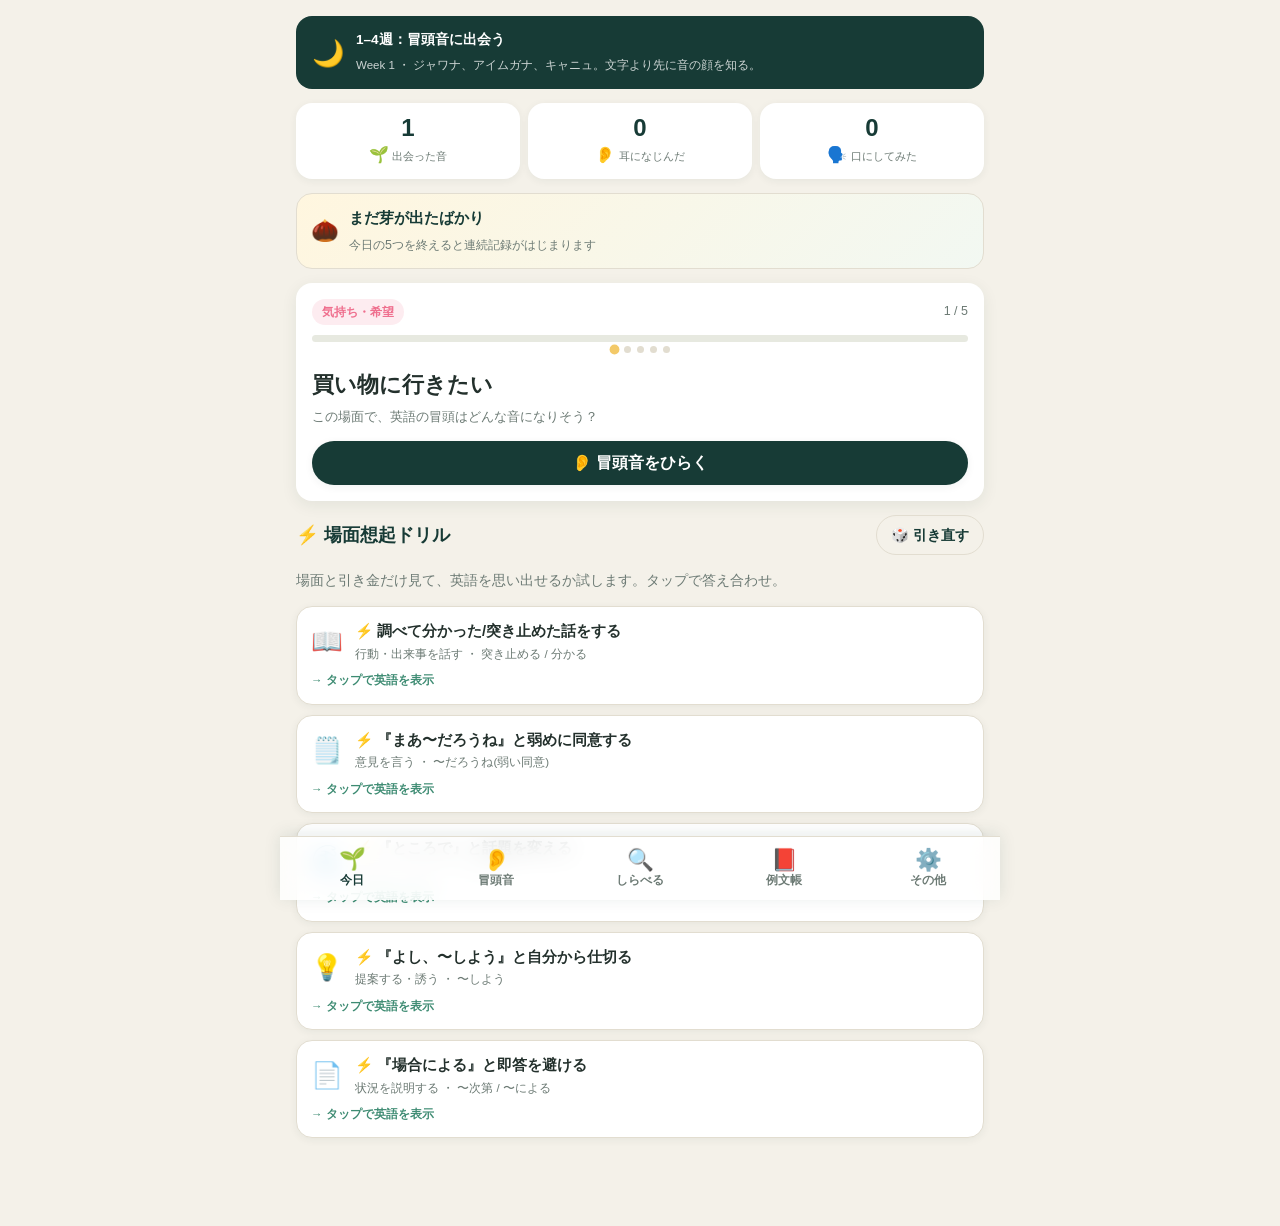
==== index.html @ 0bf03b21 "英語学習PWA 初回デプロイ" ====
<!doctype html>
<html lang="ja">
  <head>
    <meta charset="UTF-8" />
    <meta name="viewport" content="width=device-width, initial-scale=1.0, viewport-fit=cover" />
    <meta name="theme-color" content="#173b36" />
    <title>英語の耳と口をひらく</title>
    <script type="module" crossorigin src="./assets/index-y65ifvr1.js"></script>
    <link rel="modulepreload" crossorigin href="./assets/appdata-Dp0gdSsS.js">
    <link rel="stylesheet" crossorigin href="./assets/index-DAj-XzOb.css">
  <link rel="manifest" href="./manifest.webmanifest"><script id="vite-plugin-pwa:register-sw" src="./registerSW.js"></script></head>
  <body>
    <div id="root"></div>
  </body>
</html>
---- assets/index-DAj-XzOb.css ----
.today-road{display:flex;gap:12px;align-items:center;background:var(--deep);color:#fff;border-radius:var(--radius);padding:13px 16px;margin-bottom:var(--gap)}.today-road .moon{font-size:26px;line-height:1}.today-road b{display:block;font-size:.85rem}.today-road span{font-size:.72rem;opacity:.78}.garden{display:grid;grid-template-columns:repeat(3,1fr);gap:8px;margin-bottom:10px}.garden-cell{background:var(--card);border-radius:var(--radius);box-shadow:var(--shadow-sm);padding:12px 8px;text-align:center}.garden-cell b{display:block;font-size:1.5rem;color:var(--deep);line-height:1.1}.garden-cell span{font-size:.68rem;color:var(--muted)}.garden-cell .cell-ico{font-size:1rem}.streak-bar{display:flex;align-items:center;gap:10px;background:linear-gradient(135deg,#fff6df,#f2f8f2);border:1px solid var(--line);border-radius:var(--radius);padding:11px 14px;margin-bottom:var(--gap)}.streak-bar .fire{font-size:1.4rem}.streak-bar b{color:var(--deep);font-size:.95rem}.streak-bar span{color:var(--muted);font-size:.78rem}.today-card .topline{display:flex;justify-content:space-between;align-items:center;gap:10px}.scene-tag{font-size:.72rem;font-weight:800;padding:4px 10px;border-radius:var(--radius-pill)}.step-count{font-size:.78rem;color:var(--muted)}.progress{height:7px;background:#e7e9e0;border-radius:var(--radius-pill);overflow:hidden;margin:10px 0 4px}.progress i{display:block;height:100%;background:linear-gradient(90deg,var(--green),var(--sun));border-radius:var(--radius-pill);transition:width .3s ease}.step-dots{display:flex;gap:6px;justify-content:center;margin:4px 0 2px}.step-dots i{width:7px;height:7px;border-radius:50%;background:var(--line);transition:background .2s ease,transform .2s ease}.step-dots i.done{background:var(--green)}.step-dots i.now{background:var(--sun);transform:scale(1.4)}.today-trigger{font-size:1.35rem;font-weight:800;line-height:1.45;margin:16px 0 6px;color:var(--ink)}.today-whisper{font-size:.82rem;color:var(--muted)}.today-buttons{display:flex;gap:8px;flex-wrap:wrap;margin-top:14px}.today-buttons .btn.full{width:100%}.btn.sm{min-height:40px;padding:8px 14px;font-size:.9rem}.btn.line{background:#fff;color:var(--ink);border:1.5px solid var(--line);box-shadow:none}.btn.deep{background:var(--deep);color:#fff}.opening{margin-top:16px;padding:15px;border-radius:var(--radius);background:linear-gradient(135deg,#e5f4ed,#f8f2d9);border:1px solid #d7e7dc;animation:reveal .25s ease}.sound-label{font-size:.68rem;font-weight:800;color:var(--green);letter-spacing:.08em}.heard{font-size:1.6rem;font-weight:900;margin:2px 0;color:var(--ink)}.spoken-open{font-size:1.05rem;font-weight:800;color:var(--deep)}.orth{font-size:.75rem;color:var(--muted);margin-top:3px}.full-answer{margin-top:16px;animation:reveal .25s ease}.join{display:flex;gap:8px;align-items:stretch;margin:6px 0 10px}.chunk{flex:1;border-radius:var(--radius-sm);padding:12px;background:#f3f6f2;border:1px solid var(--line)}.chunk small{display:block;color:var(--muted);font-size:.62rem;font-weight:800;margin-bottom:3px}.chunk b{font-size:1rem}.plus{align-self:center;font-weight:900;color:var(--green)}.answer{font-size:1.3rem;font-weight:900;line-height:1.4;margin:8px 0;color:var(--ink)}.spoken{font-size:1rem;color:var(--green);font-weight:800}.heard-full{font-size:.8rem;color:var(--muted);margin-top:4px}.reaction{display:grid;grid-template-columns:1fr 1fr;gap:8px;margin-top:14px}.reaction .btn{font-size:.85rem}.reaction .btn.on{background:var(--green);color:#fff;border-color:var(--green)}.editbox{margin-top:12px;padding-top:12px;border-top:1px dashed var(--line);animation:reveal .2s ease}.editbox label{display:block;font-size:.75rem;color:var(--muted);font-weight:700;margin:8px 0 4px}.editbox textarea{min-height:70px;resize:vertical}.done{text-align:center;padding:22px 8px}.done .emoji{font-size:46px}.done h2{margin:6px 0}.drill-list{display:grid;gap:10px}.recall-card{border:1px solid var(--line);border-radius:var(--radius);background:var(--card);box-shadow:var(--shadow-sm);padding:14px;cursor:pointer;text-align:left;width:100%}.recall-front{display:flex;align-items:center;gap:12px}.recall-front .scene-ico{font-size:1.6rem;flex:0 0 auto;line-height:1}.recall-q{font-size:.92rem;font-weight:800;line-height:1.4;color:var(--ink)}.recall-hint{font-size:.72rem;color:var(--muted);margin-top:3px}.recall-tap{font-size:.72rem;color:var(--green);margin-top:8px;font-weight:700}.recall-card.open .recall-tap{display:none}.recall-ans{margin-top:10px;border-top:1px dashed var(--line);padding-top:10px}.recall-en{font-size:1.05rem;font-weight:800;color:var(--deep)}.recall-en .sound{font-size:.72rem;font-weight:700;color:var(--green);margin-left:8px}.recall-core{font-size:.82rem;color:var(--muted);margin-top:4px}.recall-skeleton{font-size:.78rem;color:var(--muted);margin-top:6px;font-style:italic}@keyframes reveal{0%{opacity:.2;transform:translateY(4px)}}@media (max-width: 420px){.today-trigger{font-size:1.2rem}.heard{font-size:1.4rem}.join{flex-direction:column}.plus{text-align:center}.reaction{grid-template-columns:1fr}}.sounds-switch{display:flex;margin-bottom:var(--gap)}.sounds-switch .segmented{display:flex;width:100%}.sounds-switch .segmented button{flex:1}.filter-scroll{display:flex;gap:6px;overflow-x:auto;padding:3px 0 8px;scrollbar-width:none;-webkit-overflow-scrolling:touch}.filter-scroll::-webkit-scrollbar{display:none}.filter-scroll .chip{white-space:nowrap;flex:0 0 auto}details.pattern{background:var(--card);border:1px solid var(--line);border-radius:var(--radius);margin:9px 0;overflow:hidden;box-shadow:var(--shadow-sm)}details.pattern>summary{list-style:none;padding:14px;cursor:pointer}details.pattern>summary::-webkit-details-marker{display:none}.pat-row{display:flex;gap:12px;align-items:center}.pat-heard{min-width:88px;font-size:1rem;font-weight:900;color:var(--green)}.pat-text{font-size:.85rem;font-weight:800;color:var(--ink)}.pat-text small{display:block;color:var(--muted);font-weight:600}.pat-body{border-top:1px solid var(--line);padding:13px 14px;background:#fafbf7}.pat-body .pat-example{font-size:.95rem;font-weight:800;color:var(--deep)}.pat-body .pat-example-heard{font-size:.78rem;color:var(--muted);margin-top:2px}.pat-btns{display:flex;gap:8px;flex-wrap:wrap;margin:10px 0}.matrix{display:grid;grid-template-columns:repeat(auto-fit,minmax(90px,1fr));gap:7px;margin-top:8px}.matrix div{border:1px solid var(--line);border-radius:var(--radius-sm);padding:8px;background:#fff}.matrix small{display:block;color:var(--muted);font-size:.62rem}.matrix b{font-size:.78rem}.chain-intro{background:linear-gradient(135deg,var(--deep),#285f55);color:#fff}.chain-intro b{font-size:1rem}.chain-intro p{font-size:.8rem;opacity:.82;margin:5px 0 0}.chain-rule{display:grid;grid-template-columns:repeat(3,1fr);gap:7px;margin-top:13px}.chain-rule div{padding:9px 7px;border:1px solid rgba(255,255,255,.18);border-radius:var(--radius-sm);text-align:center}.chain-rule b{display:block;font-size:1.05rem}.chain-rule span{font-size:.62rem;opacity:.74}.chain-progress{display:flex;align-items:center;gap:10px;margin:4px 0 12px}.chain-progress .bar{flex:1;height:8px;background:#e7e9e0;border-radius:var(--radius-pill);overflow:hidden}.chain-progress .bar i{display:block;height:100%;background:linear-gradient(90deg,var(--green),var(--sun));border-radius:var(--radius-pill);transition:width .3s ease}.chain-progress .count{font-size:.8rem;color:var(--muted);font-weight:700;white-space:nowrap}.first-wave{display:grid;gap:8px}.first-group{border:1px solid var(--line);background:var(--card);border-radius:var(--radius);padding:12px;box-shadow:var(--shadow-sm)}.first-head{display:flex;align-items:baseline;justify-content:space-between;gap:8px;margin-bottom:7px}.first-head b{font-size:.95rem;color:var(--deep)}.first-head span{font-size:.66rem;color:var(--muted)}.chain-tail{display:grid;grid-template-columns:25px 1fr 40px;gap:7px;align-items:center;margin-top:6px}.chain-rank{width:25px;height:25px;border-radius:50%;display:grid;place-items:center;background:#edf1eb;color:var(--green);font-size:.68rem;font-weight:900}.chain-say{border:1px solid var(--line);background:#fff;text-align:left;border-radius:var(--radius-sm);padding:8px 10px;min-width:0}.chain-say b{display:block;font-size:.82rem;white-space:nowrap;overflow:hidden;text-overflow:ellipsis;color:var(--ink)}.chain-say small{display:block;color:var(--muted);font-size:.66rem}.chain-check{width:40px;height:40px;border:1px solid var(--line);border-radius:var(--radius-sm);background:#fff;color:var(--muted);font-weight:900;font-size:1rem}.chain-tail.done .chain-say{background:#eef7f1;border-color:#bcdacb}.chain-tail.done .chain-check{background:var(--green);border-color:var(--green);color:#fff}details.chain-card{background:var(--card);border:1px solid var(--line);border-radius:var(--radius);margin:10px 0;overflow:hidden;box-shadow:var(--shadow-sm)}details.chain-card>summary{list-style:none;padding:14px;cursor:pointer}details.chain-card>summary::-webkit-details-marker{display:none}.chain-summary{display:grid;grid-template-columns:62px 1fr auto;gap:10px;align-items:center}.chain-heard{font-size:.92rem;font-weight:900;color:var(--green)}.chain-name{font-size:.92rem;font-weight:900;color:var(--ink)}.chain-name small{display:block;font-size:.66rem;color:var(--muted);font-weight:600}.level-badge{font-size:.62rem;font-weight:900;border-radius:var(--radius-pill);padding:4px 8px;background:#edf1eb;color:var(--muted)}.level-badge.core{background:#fff0c8;color:#735512}.chain-body{border-top:1px solid var(--line);background:#fafbf7;padding:12px}.chain-subject{background:#fff;border:1px solid var(--line);border-radius:var(--radius-sm);padding:10px;margin:8px 0}.chain-subject.starter{border-color:#e5bd54;box-shadow:inset 4px 0 #e5bd54}.subject-head{display:flex;align-items:center;gap:8px;margin-bottom:5px}.subject-head b{font-size:.85rem;color:var(--ink)}.subject-head span{font-size:.66rem;color:var(--muted)}.subject-head em{margin-left:auto;font-style:normal;font-size:.6rem;font-weight:900;color:#735512;background:#fff0c8;border-radius:var(--radius-pill);padding:3px 7px}.sounds-empty{text-align:center;padding:20px 8px;color:var(--muted);font-size:.85rem}.sounds-note{font-size:.72rem;color:var(--muted);margin:8px 2px}.explore-screen h1{margin-bottom:4px}.explore-segmented-scroll{overflow-x:auto;-webkit-overflow-scrolling:touch;padding-bottom:4px}.explore-segmented-scroll .segmented{display:inline-flex;width:max-content}.matrix-scroll{overflow-x:auto;-webkit-overflow-scrolling:touch;border:1px solid var(--line);border-radius:var(--radius-sm);background:var(--card)}.matrix-table{border-collapse:separate;border-spacing:0;width:100%;min-width:620px}.matrix-table th,.matrix-table td{padding:8px 6px;text-align:center;border-bottom:1px solid var(--line);font-size:.82rem}.matrix-table thead th{position:sticky;top:0;background:var(--deep);color:#fff;z-index:2;font-weight:600}.matrix-anchor-head{position:sticky;left:0;z-index:3;text-align:left!important;min-width:180px}.matrix-anchor{position:sticky;left:0;background:var(--card);z-index:1;text-align:left!important;min-width:180px;border-right:1px solid var(--line)}.matrix-en{font-weight:800;font-size:.95rem;color:var(--deep)}.matrix-tag{font-size:.62rem;font-weight:700;padding:1px 6px;border-radius:10px;margin-left:6px;background:var(--chip);color:var(--green);vertical-align:1px}.matrix-src{font-size:.6rem;color:var(--muted);border:1px solid var(--line);border-radius:8px;padding:0 4px;margin-left:4px;vertical-align:1px}.matrix-ja{font-size:.75rem;color:var(--muted)}.matrix-core{font-size:.75rem;color:var(--green);margin-top:2px}.matrix-cell{font-weight:800;cursor:pointer}.matrix-cell small{display:block;font-size:.6rem;font-weight:700;color:var(--muted)}.matrix-cell.mc-o{color:var(--green)}.matrix-cell.mc-d{color:var(--sun)}.matrix-cell.mc-x{color:var(--muted)}.matrix-cell.mc-top{box-shadow:inset 0 0 0 2px var(--green);border-radius:6px}.matrix-cell:active{background:var(--chip)}.matrix-modal-label{font-size:.7rem;font-weight:800;color:var(--muted);letter-spacing:.06em;margin-bottom:3px}.matrix-modal-ex{font-size:1.05rem;font-weight:700;color:var(--deep)}.matrix-warn{font-size:.85rem;color:#8a6420;background:#f3c9682e;border-radius:8px;padding:8px 10px}.note-banner{font-size:.85rem;color:var(--muted);background:var(--chip);border-left:3px solid var(--green);border-radius:6px;padding:10px 12px}.chunk-row{display:flex;gap:10px;align-items:flex-start;padding:8px 0;border-bottom:1px solid var(--line)}.chunk-row:last-child{border-bottom:none}.chunk-rank{flex:0 0 auto;font-weight:800;color:var(--muted);font-size:.85rem;min-width:28px}.chunk-body{flex:1;min-width:0}.chunk-text{font-weight:700;color:var(--deep)}.table-scroll{overflow-x:auto;-webkit-overflow-scrolling:touch}.plain-table{border-collapse:collapse;width:100%;min-width:520px;font-size:.82rem}.plain-table th,.plain-table td{border:1px solid var(--line);padding:7px 9px;text-align:left}.plain-table th{background:var(--deep);color:#fff;font-weight:600}.reduction-form{font-weight:700;color:var(--green)}.frame-card{display:flex;flex-direction:column;gap:6px}.frame-anchor{font-size:1.05rem;font-weight:800;color:var(--deep)}.frame-trigger{font-size:.85rem;font-weight:700;color:#8a6420;background:#f3c96824;border-left:3px solid var(--sun);border-radius:0 8px 8px 0;padding:5px 8px}.frame-core{font-weight:700;color:var(--green)}.frame-ready{font-size:.9rem;color:var(--ink)}.frame-slot{background:var(--chip);border-radius:var(--radius-sm);padding:8px 10px}.frame-slot-row{display:flex;align-items:center;gap:8px;margin:4px 0;font-size:.82rem}.frame-slot-k{min-width:54px;font-weight:600}.frame-slot-track{flex:1;height:8px;background:#fff;border-radius:4px;overflow:hidden;display:inline-block}.frame-slot-fill{display:block;height:100%;background:var(--green)}.frame-slot-v{min-width:32px;text-align:right;color:var(--muted);font-size:.75rem}.band-progress-row{display:flex;align-items:center;gap:10px}.band-progress-label{min-width:60px;font-size:.82rem;font-weight:700;color:var(--deep)}.band-progress-track{flex:1;height:10px;background:var(--chip);border-radius:5px;overflow:hidden;display:inline-block}.band-progress-fill{display:block;height:100%;background:var(--sun)}.band-progress-count{min-width:50px;text-align:right;font-size:.78rem}.phrase-card{display:flex;flex-direction:column;gap:6px}.phrase-text{font-weight:700;color:var(--deep);font-size:1.02rem}.pb-lead{color:var(--muted);font-size:.9rem;margin:0 0 var(--gap)}.pb-draft-add{display:flex;gap:8px;align-items:center}.pb-draft-list{margin-top:10px;display:flex;flex-direction:column;gap:8px}.pb-draft-item{display:flex;align-items:center;gap:8px;background:var(--chip);border-radius:var(--radius-sm);padding:8px 10px 8px 14px}.pb-draft-text{flex:1;font-size:.95rem;word-break:break-word}.pb-draft-actions{display:flex;gap:6px;flex-shrink:0}.pb-steps{display:flex;flex-direction:column;gap:var(--gap)}.pb-step{display:flex;gap:12px}.pb-step-num{flex-shrink:0;width:30px;height:30px;border-radius:50%;background:var(--green);color:#fff;display:flex;align-items:center;justify-content:center;font-weight:700;font-size:.95rem}.pb-step-body{flex:1;min-width:0}.pb-step-title{font-weight:700;color:var(--deep);margin-bottom:6px}.pb-step-hint{color:var(--muted);font-size:.85rem;margin:6px 0 0}.pb-candidates{display:flex;flex-direction:column;gap:8px;margin-top:8px}.pb-candidate{display:block;border:1.5px solid var(--line);border-radius:var(--radius-sm);padding:10px 12px;cursor:pointer;transition:border-color .15s ease,background .15s ease}.pb-candidate.on{border-color:var(--green);background:var(--chip)}.pb-candidate-head{display:flex;align-items:center;gap:8px}.pb-candidate-en{flex:1;font-weight:600;color:var(--ink)}.pb-candidate-freq{font-size:.8rem;color:var(--green);font-weight:700;white-space:nowrap}.pb-candidate-meta{margin-top:4px;color:var(--muted);font-size:.82rem}.pb-candidate-best{display:inline-block;margin-top:4px;color:var(--sun);font-weight:700;font-size:.78rem}.pb-toolbar{display:flex;flex-direction:column;gap:10px;margin-bottom:10px}.pb-summary{color:var(--muted);font-size:.85rem;margin:0 0 10px}.pb-list{display:flex;flex-direction:column;gap:10px}.pb-item-ja{font-size:.92rem;color:var(--muted)}.pb-item-en{font-size:1.05rem;font-weight:700;color:var(--deep);margin:2px 0 6px}.pb-item-meta{display:flex;flex-wrap:wrap;gap:6px 10px;color:var(--muted);font-size:.8rem;margin-bottom:8px}.pb-item-meta span{background:var(--chip);border-radius:var(--radius-pill);padding:3px 10px}.pb-review-label{display:flex;align-items:center;gap:8px;font-size:.88rem;margin-bottom:8px}.pb-alt-details{margin-top:10px;font-size:.85rem}.pb-alt-details summary{cursor:pointer;color:var(--green);font-weight:600}.pb-alt-row{display:flex;flex-wrap:wrap;align-items:center;gap:8px;padding:8px 0;border-top:1px solid var(--line)}.pb-alt-row:first-of-type{border-top:none}.pb-alt-en{flex:1;min-width:140px;font-weight:600}.btn.full{width:100%;display:block;text-align:center}.btn.full.row-full{display:flex}.more-tab details>summary{outline:none}.more-tab details>summary::-webkit-details-marker{display:none}.more-tab details[open] .acc-caret{transform:rotate(180deg)}.acc-caret{transition:transform .15s ease;display:inline-block}.more-tab .fld{font-size:.92rem;color:var(--deep)}:root{--bg: #f4f1e9;--deep: #173b36;--green: #3d8b72;--sun: #f3c968;--card: #ffffff;--ink: #23302c;--muted: #6c7a74;--line: #e2ddd0;--danger: #c0554a;--chip: #eef3ef;--radius: 16px;--radius-sm: 10px;--radius-pill: 999px;--shadow: 0 4px 16px rgba(23, 59, 54, .08);--shadow-sm: 0 2px 8px rgba(23, 59, 54, .06);--shadow-nav: 0 -2px 16px rgba(23, 59, 54, .1);--gap: 14px;--pad: 16px;--maxw: 720px;--nav-h: 64px;--tap: 44px;--font: -apple-system, BlinkMacSystemFont, "Hiragino Sans", "Noto Sans JP", "Segoe UI", Roboto, sans-serif}*{box-sizing:border-box}html,body{margin:0;padding:0}body{background:var(--bg);color:var(--ink);font-family:var(--font);font-size:16px;line-height:1.6;-webkit-font-smoothing:antialiased;text-rendering:optimizeLegibility}#root{min-height:100vh}.app-shell{max-width:var(--maxw);margin:0 auto;min-height:100vh;display:flex;flex-direction:column;background:var(--bg)}.app-main{flex:1;padding:var(--pad);padding-bottom:calc(var(--nav-h) + env(safe-area-inset-bottom) + 24px)}h1,h2,h3{color:var(--deep);margin:0 0 8px;line-height:1.35}.section-title{font-size:1.15rem;margin:4px 0 12px}.section-note{color:var(--muted);font-size:.9rem;margin:0 0 12px}a{color:var(--green)}button{font-family:inherit;cursor:pointer}.btn{min-height:var(--tap);padding:10px 18px;border:none;border-radius:var(--radius-pill);background:var(--green);color:#fff;font-size:1rem;font-weight:600;box-shadow:var(--shadow-sm);transition:transform .08s ease,opacity .15s ease}.btn:active{transform:scale(.97)}.btn.ghost{background:transparent;color:var(--deep);border:1.5px solid var(--line);box-shadow:none}.btn.sun{background:var(--sun);color:var(--deep)}.btn.danger{background:var(--danger)}.btn:disabled{opacity:.5;cursor:default}.bottom-nav{position:fixed;left:50%;transform:translate(-50%);bottom:0;width:100%;max-width:var(--maxw);height:calc(var(--nav-h) + env(safe-area-inset-bottom));padding-bottom:env(safe-area-inset-bottom);display:flex;background:#ffffffd1;backdrop-filter:saturate(1.4) blur(12px);-webkit-backdrop-filter:saturate(1.4) blur(12px);border-top:1px solid var(--line);box-shadow:var(--shadow-nav);z-index:50}.bottom-nav button{flex:1;border:none;background:none;color:var(--muted);font-size:.72rem;font-weight:600;display:flex;flex-direction:column;align-items:center;justify-content:center;gap:3px;min-height:var(--tap);padding:6px 2px;transition:color .15s ease}.bottom-nav button .nav-ico{font-size:1.35rem;line-height:1}.bottom-nav button.on{color:var(--deep)}.bottom-nav button.on .nav-ico{transform:translateY(-1px)}.card{background:var(--card);border-radius:var(--radius);box-shadow:var(--shadow);padding:var(--pad);margin-bottom:var(--gap)}.chip{display:inline-flex;align-items:center;gap:4px;min-height:34px;padding:6px 14px;border-radius:var(--radius-pill);background:var(--chip);color:var(--deep);font-size:.85rem;border:1px solid transparent;text-decoration:none}.chip.on{background:var(--green);color:#fff}.chip-row{display:flex;flex-wrap:wrap;gap:8px}.input,input.input,textarea.input{width:100%;min-height:var(--tap);padding:10px 14px;border:1.5px solid var(--line);border-radius:var(--radius-sm);background:#fff;font-family:inherit;font-size:1rem;color:var(--ink)}.input:focus{outline:none;border-color:var(--green)}.segmented{display:inline-flex;background:var(--chip);border-radius:var(--radius-pill);padding:3px;gap:2px}.segmented button{border:none;background:none;color:var(--muted);font-size:.88rem;font-weight:600;padding:7px 16px;min-height:38px;border-radius:var(--radius-pill)}.segmented button.on{background:#fff;color:var(--deep);box-shadow:var(--shadow-sm)}.modal-backdrop{position:fixed;top:0;right:0;bottom:0;left:0;background:#173b366b;z-index:100;display:flex;align-items:flex-end;justify-content:center;animation:fade .18s ease}.modal-sheet{width:100%;max-width:var(--maxw);max-height:88vh;overflow-y:auto;background:var(--bg);border-radius:20px 20px 0 0;padding:20px var(--pad) calc(24px + env(safe-area-inset-bottom));box-shadow:0 -8px 30px #173b3640;animation:slideup .22s cubic-bezier(.2,.8,.2,1)}.modal-grip{width:40px;height:4px;border-radius:2px;background:var(--line);margin:0 auto 14px}.modal-head{display:flex;align-items:center;justify-content:space-between;gap:12px;margin-bottom:12px}.modal-close{border:none;background:var(--chip);color:var(--deep);width:36px;height:36px;border-radius:50%;font-size:1.1rem;line-height:1}@keyframes slideup{0%{transform:translateY(100%)}to{transform:translateY(0)}}@keyframes fade{0%{opacity:0}to{opacity:1}}.toast-wrap{position:fixed;left:50%;bottom:calc(var(--nav-h) + env(safe-area-inset-bottom) + 16px);transform:translate(-50%);z-index:200;display:flex;flex-direction:column;gap:8px;align-items:center;pointer-events:none;width:max-content;max-width:90vw}.toast{background:var(--deep);color:#fff;padding:10px 18px;border-radius:var(--radius-pill);font-size:.9rem;box-shadow:var(--shadow);animation:fade .2s ease}.error-screen{max-width:var(--maxw);margin:0 auto;padding:32px 20px}.error-screen pre{background:#fff;border:1px solid var(--line);border-radius:var(--radius-sm);padding:12px;font-size:.8rem;overflow:auto;max-height:40vh;white-space:pre-wrap;word-break:break-word}.placeholder{text-align:center;padding:48px 16px;color:var(--muted)}.placeholder .ph-ico{font-size:3rem;display:block;margin-bottom:12px}.placeholder h2{color:var(--deep)}.stack>*+*{margin-top:var(--gap)}.row{display:flex;gap:10px;align-items:center}.wrap{flex-wrap:wrap}.muted{color:var(--muted)}.center{text-align:center}
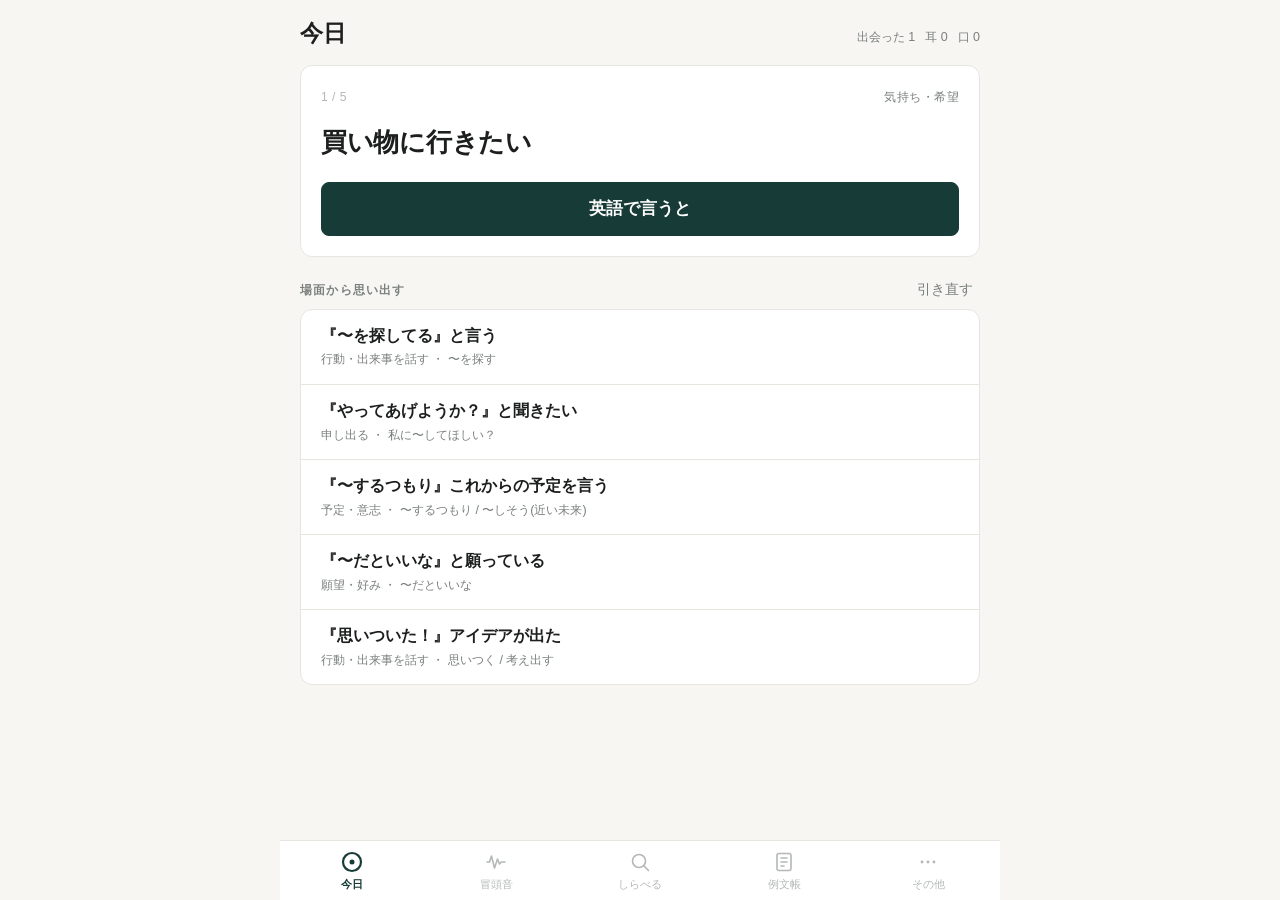
==== commit e480a6d3: "deploy: UI刷新版" ====
--- a/index.html
+++ b/index.html
@@ -5,9 +5,9 @@
     <meta name="viewport" content="width=device-width, initial-scale=1.0, viewport-fit=cover" />
     <meta name="theme-color" content="#173b36" />
     <title>英語の耳と口をひらく</title>
-    <script type="module" crossorigin src="./assets/index-y65ifvr1.js"></script>
-    <link rel="modulepreload" crossorigin href="./assets/appdata-Dp0gdSsS.js">
-    <link rel="stylesheet" crossorigin href="./assets/index-DAj-XzOb.css">
+    <script type="module" crossorigin src="./assets/index-ru0NzRwT.js"></script>
+    <link rel="modulepreload" crossorigin href="./assets/appdata-CuzEL1fI.js">
+    <link rel="stylesheet" crossorigin href="./assets/index-BTmVhBVP.css">
   <link rel="manifest" href="./manifest.webmanifest"><script id="vite-plugin-pwa:register-sw" src="./registerSW.js"></script></head>
   <body>
     <div id="root"></div>
--- a/assets/index-BTmVhBVP.css
+++ b/assets/index-BTmVhBVP.css
@@ -0,0 +1 @@
+.today-head{display:flex;align-items:baseline;justify-content:space-between;gap:12px}.today-meta{display:flex;gap:10px;font-size:.78rem;color:var(--muted);white-space:nowrap}.today-card{background:var(--card);border:1px solid var(--line);border-radius:var(--radius);padding:22px var(--pad) var(--pad)}.today-step{display:flex;justify-content:space-between;font-size:.76rem;color:var(--faint);letter-spacing:.04em;margin-bottom:18px}.today-scene{color:var(--muted)}.today-trigger{font-size:1.6rem;font-weight:700;line-height:1.35;letter-spacing:-.01em;margin:0 0 22px}.today-sub{color:var(--muted);margin:-12px 0 18px}.today-answer>*+*{margin-top:12px}.today-en{font-size:1.75rem;font-weight:600;line-height:1.3;margin:0;color:var(--deep)}.today-opening{font-size:.85rem;color:var(--muted);margin:6px 0 18px}.today-opening b{color:var(--ink);font-weight:600}.today-heard{display:block;color:var(--faint);margin-top:2px}.today-row .btn.text{margin-left:auto}.today-row{display:flex;flex-wrap:wrap;gap:8px;align-items:center}.today-react{display:flex;gap:8px;padding-top:14px;margin-top:18px;border-top:1px solid var(--line)}.today-react .btn{flex:1}.today-edit{border-top:1px solid var(--line);padding-top:14px}.today-edit label{display:block;font-size:.78rem;color:var(--muted);margin:10px 0 4px}.today-edit textarea{min-height:72px;resize:vertical}.today-sechead{display:flex;align-items:baseline;justify-content:space-between}.today-sechead .section-title{margin-bottom:10px}.drill{padding:14px var(--pad);cursor:pointer}.drill-q{font-weight:600;font-size:1rem}.drill-hint{font-size:.78rem;color:var(--muted);margin-top:2px}.drill-a{margin-top:10px;padding-top:10px;border-top:1px dashed var(--line)}.drill-en{font-size:1.15rem;font-weight:600;color:var(--deep)}.drill-anchor{font-size:.85rem;color:var(--muted);margin:2px 0 8px}.drill-a .today-row{margin-top:10px}.sounds-empty{color:var(--muted);padding:24px 0;text-align:center}.pat summary{list-style:none;cursor:pointer;padding:14px var(--pad)}.pat summary::-webkit-details-marker{display:none}.pat[open] summary{background:var(--tint)}.pat-head{display:flex;flex-direction:column;gap:2px}.pat-en{font-size:1.2rem;font-weight:600;color:var(--ink);line-height:1.3}.pat-en small{font-size:.85rem;font-weight:400;color:var(--muted)}.pat-sub{font-size:.78rem;color:var(--muted)}.pat-ref{display:inline-block;margin-left:8px;padding:0 6px;border:1px solid var(--line);border-radius:4px;font-size:.7rem;color:var(--faint)}.pat-body{padding:14px var(--pad) 18px;border-top:1px solid var(--line)}.pat-example{font-size:1.15rem;font-weight:600;color:var(--deep);margin:0 0 12px}.pat-actions{display:flex;gap:8px}.pat-heard{font-size:.78rem;color:var(--faint);margin:12px 0 0}.pat-matrix{display:flex;flex-wrap:wrap;gap:6px;margin-top:10px}.pat-matrix span{font-size:.8rem;color:var(--muted);border:1px solid var(--line);border-radius:4px;padding:2px 8px}.chain-group{padding:12px var(--pad) 6px}.chain-subject{padding-top:10px}.chain-subject+.chain-subject{margin-top:8px;border-top:1px dashed var(--line)}.chain-head{display:flex;align-items:baseline;gap:10px;margin-bottom:4px}.chain-head b{font-size:1.05rem;font-weight:600}.chain-head span{font-size:.78rem;color:var(--muted)}.chain-tail{display:flex;align-items:center;gap:10px}.chain-say{flex:1;text-align:left;background:none;border:none;padding:8px 0;display:flex;flex-direction:column;gap:1px;color:var(--ink)}.chain-say b{font-weight:500;font-size:.98rem}.chain-say small{color:var(--muted);font-size:.76rem}.chain-check{width:26px;height:26px;border-radius:50%;border:1px solid var(--line);background:#fff;color:#fff;font-size:.85rem;line-height:1;flex:0 0 auto}.chain-tail.done .chain-check{background:var(--deep);border-color:var(--deep)}.chain-tail.done .chain-say b{color:var(--muted)}.explore-screen h1{margin-bottom:4px}.explore-segmented-scroll{overflow-x:auto;-webkit-overflow-scrolling:touch;padding-bottom:4px}.explore-segmented-scroll .segmented{display:inline-flex;width:max-content}.matrix-scroll{overflow-x:auto;-webkit-overflow-scrolling:touch;border:1px solid var(--line);border-radius:var(--radius-sm);background:var(--card)}.matrix-table{border-collapse:separate;border-spacing:0;width:100%;min-width:620px}.matrix-table th,.matrix-table td{padding:8px 6px;text-align:center;border-bottom:1px solid var(--line);font-size:.82rem}.matrix-table thead th{position:sticky;top:0;background:var(--deep);color:#fff;z-index:2;font-weight:600}.matrix-anchor-head{position:sticky;left:0;z-index:3;text-align:left!important;min-width:180px}.matrix-anchor{position:sticky;left:0;background:var(--card);z-index:1;text-align:left!important;min-width:180px;border-right:1px solid var(--line)}.matrix-en{font-weight:800;font-size:.95rem;color:var(--deep)}.matrix-tag{font-size:.62rem;font-weight:700;padding:1px 6px;border-radius:10px;margin-left:6px;background:var(--chip);color:var(--green);vertical-align:1px}.matrix-src{font-size:.6rem;color:var(--muted);border:1px solid var(--line);border-radius:8px;padding:0 4px;margin-left:4px;vertical-align:1px}.matrix-ja{font-size:.75rem;color:var(--muted)}.matrix-core{font-size:.75rem;color:var(--green);margin-top:2px}.matrix-cell{font-weight:800;cursor:pointer}.matrix-cell small{display:block;font-size:.6rem;font-weight:700;color:var(--muted)}.matrix-cell.mc-o{color:var(--green)}.matrix-cell.mc-d{color:var(--sun)}.matrix-cell.mc-x{color:var(--muted)}.matrix-cell.mc-top{border:1px solid var(--deep);border-radius:6px}.matrix-cell:active{background:var(--chip)}.matrix-modal-label{font-size:.7rem;font-weight:800;color:var(--muted);letter-spacing:.06em;margin-bottom:3px}.matrix-modal-ex{font-size:1.05rem;font-weight:700;color:var(--deep)}.matrix-warn{font-size:.85rem;color:var(--muted);background:var(--tint);border-radius:8px;padding:8px 10px}.note-banner{font-size:.85rem;color:var(--muted);background:var(--chip);border-left:3px solid var(--green);border-radius:6px;padding:10px 12px}.chunk-row{display:flex;gap:10px;align-items:flex-start;padding:8px 0;border-bottom:1px solid var(--line)}.chunk-row:last-child{border-bottom:none}.chunk-rank{flex:0 0 auto;font-weight:800;color:var(--muted);font-size:.85rem;min-width:28px}.chunk-body{flex:1;min-width:0}.chunk-text{font-weight:700;color:var(--deep)}.table-scroll{overflow-x:auto;-webkit-overflow-scrolling:touch}.plain-table{border-collapse:collapse;width:100%;min-width:520px;font-size:.82rem}.plain-table th,.plain-table td{border:1px solid var(--line);padding:7px 9px;text-align:left}.plain-table th{background:var(--deep);color:#fff;font-weight:600}.reduction-form{font-weight:700;color:var(--green)}.frame-card{display:flex;flex-direction:column;gap:6px;padding:14px var(--pad)}.frame-anchor{font-size:1.05rem;font-weight:800;color:var(--deep)}.frame-trigger{font-size:.85rem;font-weight:700;color:var(--ink);background:var(--tint);border-left:3px solid var(--deep);border-radius:0 8px 8px 0;padding:5px 8px}.frame-core{font-weight:700;color:var(--green)}.frame-ready{font-size:.9rem;color:var(--ink)}.frame-slot{background:var(--chip);border-radius:var(--radius-sm);padding:8px 10px}.frame-slot-row{display:flex;align-items:center;gap:8px;margin:4px 0;font-size:.82rem}.frame-slot-k{min-width:54px;font-weight:600}.frame-slot-track{flex:1;height:8px;background:var(--card);border-radius:4px;overflow:hidden;display:inline-block}.frame-slot-fill{display:block;height:100%;background:var(--green)}.frame-slot-v{min-width:32px;text-align:right;color:var(--muted);font-size:.75rem}.band-progress-row{display:flex;align-items:center;gap:10px}.band-progress-label{min-width:60px;font-size:.82rem;font-weight:700;color:var(--deep)}.band-progress-track{flex:1;height:10px;background:var(--chip);border-radius:5px;overflow:hidden;display:inline-block}.band-progress-fill{display:block;height:100%;background:var(--deep)}.band-progress-count{min-width:50px;text-align:right;font-size:.78rem}.phrase-card{display:flex;flex-direction:column;gap:6px;padding:14px var(--pad)}.phrase-text{font-weight:700;color:var(--deep);font-size:1.02rem}.pb-lead{color:var(--muted);font-size:.9rem;margin:0 0 var(--gap)}.pb-draft-add{display:flex;gap:8px;align-items:center}.pb-draft-add .btn{flex-shrink:0;white-space:nowrap}.pb-draft-list{margin-top:10px;display:flex;flex-direction:column;gap:8px}.pb-draft-item{display:flex;align-items:center;gap:8px;background:var(--chip);border-radius:var(--radius-sm);padding:8px 10px 8px 14px}.pb-draft-text{flex:1;font-size:.95rem;word-break:break-word}.pb-draft-actions{display:flex;gap:6px;flex-shrink:0}.pb-steps{display:flex;flex-direction:column;gap:var(--gap)}.pb-step{display:flex;gap:12px}.pb-step-num{flex-shrink:0;width:30px;height:30px;border-radius:50%;background:var(--deep);color:#fff;display:flex;align-items:center;justify-content:center;font-weight:700;font-size:.95rem}.pb-step-body{flex:1;min-width:0}.pb-step-title{font-weight:700;color:var(--deep);margin-bottom:6px}.pb-step-hint{color:var(--muted);font-size:.85rem;margin:6px 0 0}.pb-candidates{display:flex;flex-direction:column;gap:8px;margin-top:8px}.pb-candidate{display:block;border:1.5px solid var(--line);border-radius:var(--radius-sm);padding:10px 12px;cursor:pointer;transition:border-color .15s ease,background .15s ease}.pb-candidate.on{border-color:var(--deep);background:var(--tint)}.pb-candidate-head{display:flex;align-items:center;gap:8px}.pb-candidate-en{flex:1;font-weight:600;color:var(--ink)}.pb-candidate-freq{font-size:.8rem;color:var(--deep);font-weight:700;white-space:nowrap}.pb-candidate-meta{margin-top:4px;color:var(--muted);font-size:.82rem}.pb-candidate-best{display:inline-block;margin-top:4px;color:var(--deep);font-weight:700;font-size:.78rem}.pb-toolbar{display:flex;flex-direction:column;gap:10px;margin-bottom:10px}.pb-summary{color:var(--muted);font-size:.85rem;margin:0 0 10px}.pb-item{padding:14px var(--pad)}.pb-item-ja{font-size:.92rem;color:var(--muted)}.pb-item-en{font-size:1.05rem;font-weight:700;color:var(--deep);margin:2px 0 6px}.pb-item-meta{display:flex;flex-wrap:wrap;gap:6px 10px;color:var(--muted);font-size:.8rem;margin-bottom:8px}.pb-item-meta span{background:var(--chip);border-radius:var(--radius-pill);padding:3px 10px}.pb-review-label{display:flex;align-items:center;gap:8px;font-size:.88rem;margin-bottom:8px}.pb-alt-details{margin-top:10px;font-size:.85rem}.pb-alt-details summary{cursor:pointer;color:var(--deep);font-weight:600}.pb-alt-row{display:flex;flex-wrap:wrap;align-items:center;gap:8px;padding:8px 0;border-top:1px solid var(--line)}.pb-alt-row:first-of-type{border-top:none}.pb-alt-en{flex:1;min-width:140px;font-weight:600}.btn.full{width:100%;display:block;text-align:center}.btn.full.row-full{display:flex}.more-tab details>summary{outline:none}.more-tab details>summary::-webkit-details-marker{display:none}.more-tab details[open] .acc-caret{transform:rotate(180deg)}.acc-caret{transition:transform .15s ease;display:inline-block}.more-tab .fld{font-size:.92rem;color:var(--deep)}:root{--bg: #f7f6f2;--deep: #173b36;--green: #173b36;--sun: #173b36;--card: #ffffff;--ink: #1c1f1e;--muted: #7a807d;--faint: #b3b8b5;--line: #e6e5e0;--danger: #b4443a;--chip: #eeede8;--tint: #eef3f1;--radius: 12px;--radius-sm: 8px;--radius-pill: 999px;--shadow: none;--shadow-sm: none;--shadow-nav: none;--gap: 12px;--pad: 20px;--maxw: 720px;--nav-h: 60px;--tap: 44px;--font: -apple-system, BlinkMacSystemFont, "Hiragino Sans", "Noto Sans JP", "Segoe UI", Roboto, sans-serif;--font-en: "Inter", -apple-system, "Helvetica Neue", Arial, sans-serif}*{box-sizing:border-box}html,body{margin:0;padding:0}body{background:var(--bg);color:var(--ink);font-family:var(--font);font-size:16px;line-height:1.55;-webkit-font-smoothing:antialiased;text-rendering:optimizeLegibility}#root{min-height:100vh}.app-shell{max-width:var(--maxw);margin:0 auto;min-height:100vh;display:flex;flex-direction:column;background:var(--bg)}.app-main{flex:1;padding:var(--pad);padding-top:12px;padding-bottom:calc(var(--nav-h) + env(safe-area-inset-bottom) + 24px)}h1,h2,h3{color:var(--ink);margin:0 0 8px;line-height:1.35}.screen-title{font-size:1.45rem;font-weight:700;letter-spacing:-.01em;margin:6px 0 16px}.section-title{font-size:.74rem;font-weight:600;letter-spacing:.1em;color:var(--muted);margin:26px 0 10px}.section-note{color:var(--muted);font-size:.85rem;margin:-4px 0 12px}.en{font-family:var(--font-en);letter-spacing:-.005em}a{color:var(--deep)}button{font-family:inherit;cursor:pointer}.btn{display:inline-flex;align-items:center;justify-content:center;gap:8px;min-height:var(--tap);padding:10px 18px;border:1px solid var(--deep);border-radius:var(--radius-sm);background:var(--deep);color:#fff;font-size:.95rem;font-weight:600;text-decoration:none;transition:opacity .12s ease}.btn:active{opacity:.85}.btn.ghost,.btn.line{background:transparent;color:var(--ink);border-color:var(--line)}.btn.line.on{border-color:var(--deep);color:var(--deep);background:var(--tint)}.btn.sun,.btn.deep{background:var(--deep);border-color:var(--deep);color:#fff}.btn.danger{background:var(--danger);border-color:var(--danger)}.btn.sm{min-height:38px;padding:8px 14px;font-size:.88rem}.btn.lg{min-height:54px;font-size:1.05rem}.btn.full{width:100%}.btn:disabled{opacity:.45;cursor:default}.btn.text{background:none;border-color:transparent;color:var(--muted);font-weight:500;padding-left:6px;padding-right:6px}.bottom-nav{position:fixed;left:50%;transform:translate(-50%);bottom:0;width:100%;max-width:var(--maxw);height:calc(var(--nav-h) + env(safe-area-inset-bottom));padding-bottom:env(safe-area-inset-bottom);display:flex;background:var(--card);border-top:1px solid var(--line);z-index:50}.bottom-nav button{flex:1;border:none;background:none;color:var(--faint);font-size:.66rem;font-weight:500;display:flex;flex-direction:column;align-items:center;justify-content:center;gap:4px;min-height:var(--tap);padding:6px 2px}.bottom-nav button .nav-ico{width:24px;height:24px;display:block}.bottom-nav button .nav-ico svg{width:24px;height:24px;stroke:currentColor;fill:none;stroke-width:1.6;stroke-linecap:round;stroke-linejoin:round}.bottom-nav button.on{color:var(--deep);font-weight:600}.bottom-nav button.on .nav-ico svg{stroke-width:2.2}.card{background:var(--card);border:1px solid var(--line);border-radius:var(--radius);padding:var(--pad);margin-bottom:var(--gap)}.chip{display:inline-flex;align-items:center;gap:4px;min-height:32px;padding:5px 12px;border-radius:var(--radius-pill);background:transparent;color:var(--muted);font-size:.82rem;border:1px solid var(--line);text-decoration:none;white-space:nowrap}.chip.on{background:var(--deep);border-color:var(--deep);color:#fff}.chip-row{display:flex;flex-wrap:wrap;gap:8px}.filter-scroll{display:flex;gap:8px;overflow-x:auto;padding-bottom:4px;scrollbar-width:none}.filter-scroll::-webkit-scrollbar{display:none}.filter-scroll .chip{flex:0 0 auto}.input,input.input,textarea.input{width:100%;min-height:var(--tap);padding:10px 14px;border:1px solid var(--line);border-radius:var(--radius-sm);background:#fff;font-family:inherit;font-size:1rem;color:var(--ink)}.input:focus{outline:none;border-color:var(--deep)}.input::placeholder{color:var(--faint)}.segmented{display:flex;width:100%;background:var(--chip);border-radius:var(--radius-sm);padding:3px;gap:2px}.segmented button{flex:1;border:1px solid transparent;background:none;color:var(--muted);font-size:.88rem;font-weight:600;padding:7px 10px;min-height:36px;border-radius:6px;white-space:nowrap}.segmented button.on{background:#fff;color:var(--ink);border-color:var(--line)}.list{background:var(--card);border:1px solid var(--line);border-radius:var(--radius);overflow:hidden}.list>*+*{border-top:1px solid var(--line)}.modal-backdrop{position:fixed;top:0;right:0;bottom:0;left:0;background:#1c1f1e73;z-index:100;display:flex;align-items:flex-end;justify-content:center;animation:fade .18s ease}.modal-sheet{width:100%;max-width:var(--maxw);max-height:88vh;overflow-y:auto;background:var(--bg);border-radius:16px 16px 0 0;padding:20px var(--pad) calc(24px + env(safe-area-inset-bottom));animation:slideup .22s cubic-bezier(.2,.8,.2,1)}.modal-grip{width:36px;height:4px;border-radius:2px;background:var(--line);margin:0 auto 14px}.modal-head{display:flex;align-items:center;justify-content:space-between;gap:12px;margin-bottom:12px}.modal-close{border:1px solid var(--line);background:#fff;color:var(--ink);width:36px;height:36px;border-radius:50%;font-size:1.1rem;line-height:1}@keyframes slideup{0%{transform:translateY(100%)}to{transform:translateY(0)}}@keyframes fade{0%{opacity:0}to{opacity:1}}.toast-wrap{position:fixed;left:50%;bottom:calc(var(--nav-h) + env(safe-area-inset-bottom) + 16px);transform:translate(-50%);z-index:200;display:flex;flex-direction:column;gap:8px;align-items:center;pointer-events:none;width:max-content;max-width:90vw}.toast{background:var(--ink);color:#fff;padding:10px 18px;border-radius:var(--radius-sm);font-size:.9rem;animation:fade .2s ease}.error-screen{max-width:var(--maxw);margin:0 auto;padding:32px 20px}.error-screen pre{background:#fff;border:1px solid var(--line);border-radius:var(--radius-sm);padding:12px;font-size:.8rem;overflow:auto;max-height:40vh;white-space:pre-wrap;word-break:break-word}.placeholder{text-align:center;padding:48px 16px;color:var(--muted)}.placeholder .ph-ico{display:none}.stack>*+*{margin-top:var(--gap)}.row{display:flex;gap:10px;align-items:center}.wrap{flex-wrap:wrap}.muted{color:var(--muted)}.center{text-align:center}
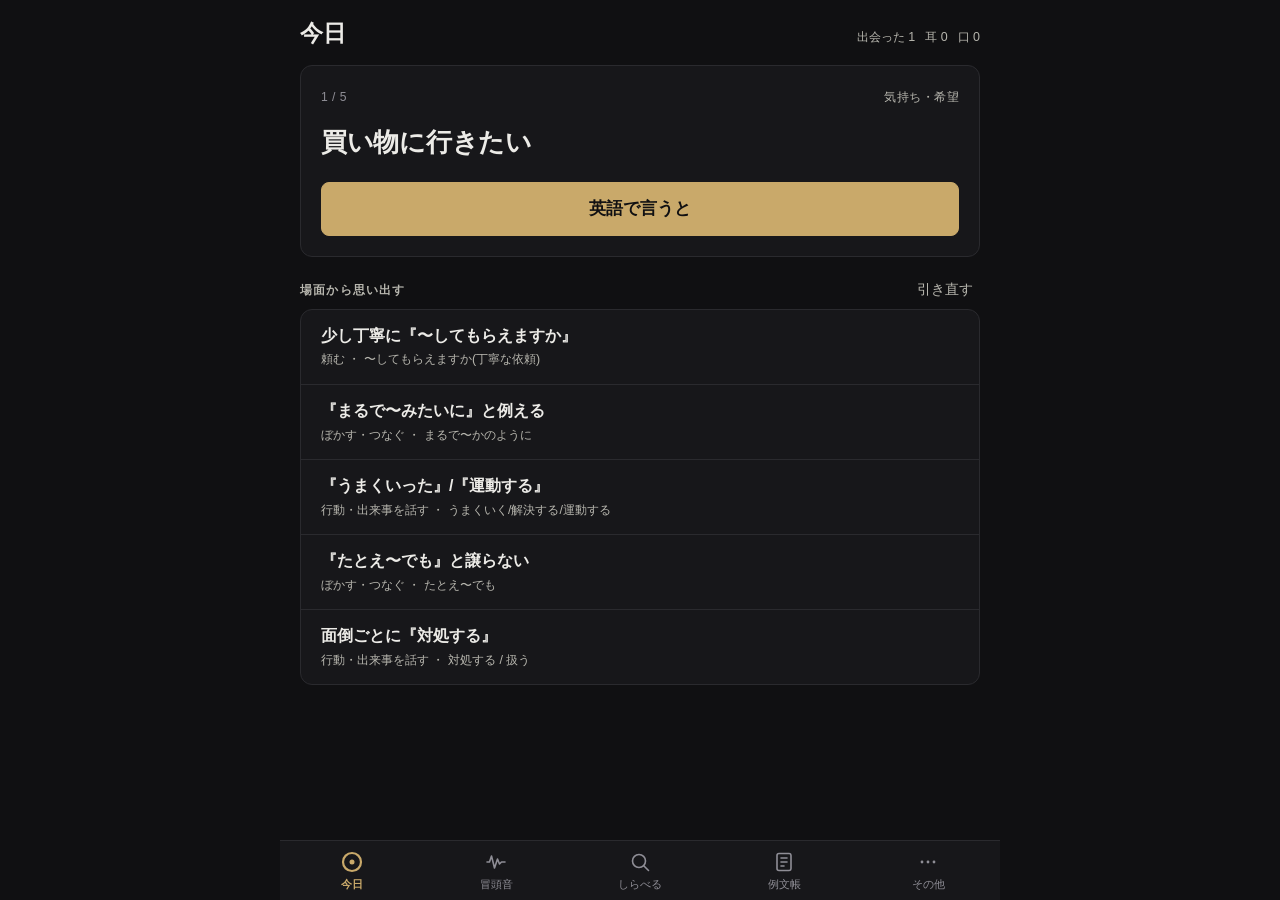
==== commit b5b170f2: "deploy: 配色テーマ6種" ====
--- a/index.html
+++ b/index.html
@@ -1,15 +1,19 @@
-<!doctype html>
-<html lang="ja">
-  <head>
-    <meta charset="UTF-8" />
-    <meta name="viewport" content="width=device-width, initial-scale=1.0, viewport-fit=cover" />
-    <meta name="theme-color" content="#173b36" />
-    <title>英語の耳と口をひらく</title>
-    <script type="module" crossorigin src="./assets/index-ru0NzRwT.js"></script>
+<!doctype html>
+<html lang="ja">
+  <head>
+    <link rel="preconnect" href="https://fonts.googleapis.com" />
+    <link rel="preconnect" href="https://fonts.gstatic.com" crossorigin />
+    <link rel="stylesheet" href="https://fonts.googleapis.com/css2?family=Cormorant+Garamond:ital,wght@0,400;0,500;0,600;1,400;1,500&display=swap" />
+    <meta charset="UTF-8" />
+    <meta name="viewport" content="width=device-width, initial-scale=1.0, viewport-fit=cover" />
+    <meta name="theme-color" content="#173b36" />
+    <title>英語の耳と口をひらく</title>
+    <script type="module" crossorigin src="./assets/index-CrS0RQsZ.js"></script>
     <link rel="modulepreload" crossorigin href="./assets/appdata-CuzEL1fI.js">
-    <link rel="stylesheet" crossorigin href="./assets/index-BTmVhBVP.css">
-  <link rel="manifest" href="./manifest.webmanifest"><script id="vite-plugin-pwa:register-sw" src="./registerSW.js"></script></head>
-  <body>
-    <div id="root"></div>
-  </body>
-</html>
+    <link rel="stylesheet" crossorigin href="./assets/index-AH4B_T5b.css">
+  <link rel="manifest" href="./manifest.webmanifest"><script id="vite-plugin-pwa:register-sw" src="./registerSW.js"></script></head>
+  <body>
+    <div id="root"></div>+
+  </body>
+</html>
--- a/assets/index-AH4B_T5b.css
+++ b/assets/index-AH4B_T5b.css
@@ -0,0 +1 @@
+.today-head{display:flex;align-items:baseline;justify-content:space-between;gap:12px}.today-meta{display:flex;gap:10px;font-size:.78rem;color:var(--muted);white-space:nowrap}.today-card{background:var(--card);border:1px solid var(--line);border-radius:var(--radius);padding:22px var(--pad) var(--pad)}.today-step{display:flex;justify-content:space-between;font-size:.76rem;color:var(--faint);letter-spacing:.04em;margin-bottom:18px}.today-scene{color:var(--muted)}.today-trigger{font-size:1.6rem;font-weight:700;line-height:1.35;letter-spacing:-.01em;margin:0 0 22px}.today-sub{color:var(--muted);margin:-12px 0 18px}.today-answer>*+*{margin-top:12px}.today-en{font-size:1.75rem;font-weight:600;line-height:1.3;margin:0;color:var(--deep)}.today-opening{font-size:.85rem;color:var(--muted);margin:6px 0 18px}.today-opening b{color:var(--ink);font-weight:600}.today-heard{display:block;color:var(--faint);margin-top:2px}.today-row .btn.text{margin-left:auto}.today-row{display:flex;flex-wrap:wrap;gap:8px;align-items:center}.today-react{display:flex;gap:8px;padding-top:14px;margin-top:18px;border-top:1px solid var(--line)}.today-react .btn{flex:1}.today-edit{border-top:1px solid var(--line);padding-top:14px}.today-edit label{display:block;font-size:.78rem;color:var(--muted);margin:10px 0 4px}.today-edit textarea{min-height:72px;resize:vertical}.today-sechead{display:flex;align-items:baseline;justify-content:space-between}.today-sechead .section-title{margin-bottom:10px}.drill{padding:14px var(--pad);cursor:pointer}.drill-q{font-weight:600;font-size:1rem}.drill-hint{font-size:.78rem;color:var(--muted);margin-top:2px}.drill-a{margin-top:10px;padding-top:10px;border-top:1px dashed var(--line)}.drill-en{font-size:1.15rem;font-weight:600;color:var(--deep)}.drill-anchor{font-size:.85rem;color:var(--muted);margin:2px 0 8px}.drill-a .today-row{margin-top:10px}.sounds-empty{color:var(--muted);padding:24px 0;text-align:center}.pat summary{list-style:none;cursor:pointer;padding:14px var(--pad)}.pat summary::-webkit-details-marker{display:none}.pat[open] summary{background:var(--tint)}.pat-head{display:flex;flex-direction:column;gap:2px}.pat-en{font-size:1.2rem;font-weight:600;color:var(--ink);line-height:1.3}.pat-en small{font-size:.85rem;font-weight:400;color:var(--muted)}.pat-sub{font-size:.78rem;color:var(--muted)}.pat-ref{display:inline-block;margin-left:8px;padding:0 6px;border:1px solid var(--line);border-radius:4px;font-size:.7rem;color:var(--faint)}.pat-body{padding:14px var(--pad) 18px;border-top:1px solid var(--line)}.pat-example{font-size:1.15rem;font-weight:600;color:var(--deep);margin:0 0 12px}.pat-actions{display:flex;gap:8px}.pat-heard{font-size:.78rem;color:var(--faint);margin:12px 0 0}.pat-matrix{display:flex;flex-wrap:wrap;gap:6px;margin-top:10px}.pat-matrix span{font-size:.8rem;color:var(--muted);border:1px solid var(--line);border-radius:4px;padding:2px 8px}.chain-group{padding:12px var(--pad) 6px}.chain-subject{padding-top:10px}.chain-subject+.chain-subject{margin-top:8px;border-top:1px dashed var(--line)}.chain-head{display:flex;align-items:baseline;gap:10px;margin-bottom:4px}.chain-head b{font-size:1.05rem;font-weight:600}.chain-head span{font-size:.78rem;color:var(--muted)}.chain-tail{display:flex;align-items:center;gap:10px}.chain-say{flex:1;text-align:left;background:none;border:none;padding:8px 0;display:flex;flex-direction:column;gap:1px;color:var(--ink)}.chain-say b{font-weight:500;font-size:.98rem}.chain-say small{color:var(--muted);font-size:.76rem}.chain-check{width:26px;height:26px;border-radius:50%;border:1px solid var(--line);background:var(--card);color:transparent;font-size:.85rem;line-height:1;flex:0 0 auto}.chain-tail.done .chain-check{background:var(--deep);border-color:var(--deep);color:var(--on-accent)}.chain-tail.done .chain-say b{color:var(--muted)}.explore-screen h1{margin-bottom:4px}.explore-segmented-scroll{overflow-x:auto;-webkit-overflow-scrolling:touch;padding-bottom:4px}.explore-segmented-scroll .segmented{display:inline-flex;width:max-content}.matrix-scroll{overflow-x:auto;-webkit-overflow-scrolling:touch;border:1px solid var(--line);border-radius:var(--radius-sm);background:var(--card)}.matrix-table{border-collapse:separate;border-spacing:0;width:100%;min-width:620px}.matrix-table th,.matrix-table td{padding:8px 6px;text-align:center;border-bottom:1px solid var(--line);font-size:.82rem}.matrix-table thead th{position:sticky;top:0;background:var(--deep);color:#fff;z-index:2;font-weight:600}.matrix-anchor-head{position:sticky;left:0;z-index:3;text-align:left!important;min-width:180px}.matrix-anchor{position:sticky;left:0;background:var(--card);z-index:1;text-align:left!important;min-width:180px;border-right:1px solid var(--line)}.matrix-en{font-weight:800;font-size:.95rem;color:var(--deep)}.matrix-tag{font-size:.62rem;font-weight:700;padding:1px 6px;border-radius:10px;margin-left:6px;background:var(--chip);color:var(--green);vertical-align:1px}.matrix-src{font-size:.6rem;color:var(--muted);border:1px solid var(--line);border-radius:8px;padding:0 4px;margin-left:4px;vertical-align:1px}.matrix-ja{font-size:.75rem;color:var(--muted)}.matrix-core{font-size:.75rem;color:var(--green);margin-top:2px}.matrix-cell{font-weight:800;cursor:pointer}.matrix-cell small{display:block;font-size:.6rem;font-weight:700;color:var(--muted)}.matrix-cell.mc-o{color:var(--green)}.matrix-cell.mc-d{color:var(--sun)}.matrix-cell.mc-x{color:var(--muted)}.matrix-cell.mc-top{border:1px solid var(--deep);border-radius:6px}.matrix-cell:active{background:var(--chip)}.matrix-modal-label{font-size:.7rem;font-weight:800;color:var(--muted);letter-spacing:.06em;margin-bottom:3px}.matrix-modal-ex{font-size:1.05rem;font-weight:700;color:var(--deep)}.matrix-warn{font-size:.85rem;color:var(--muted);background:var(--tint);border-radius:8px;padding:8px 10px}.note-banner{font-size:.85rem;color:var(--muted);background:var(--chip);border-left:3px solid var(--green);border-radius:6px;padding:10px 12px}.chunk-row{display:flex;gap:10px;align-items:flex-start;padding:8px 0;border-bottom:1px solid var(--line)}.chunk-row:last-child{border-bottom:none}.chunk-rank{flex:0 0 auto;font-weight:800;color:var(--muted);font-size:.85rem;min-width:28px}.chunk-body{flex:1;min-width:0}.chunk-text{font-weight:700;color:var(--deep)}.table-scroll{overflow-x:auto;-webkit-overflow-scrolling:touch}.plain-table{border-collapse:collapse;width:100%;min-width:520px;font-size:.82rem}.plain-table th,.plain-table td{border:1px solid var(--line);padding:7px 9px;text-align:left}.plain-table th{background:var(--deep);color:#fff;font-weight:600}.reduction-form{font-weight:700;color:var(--green)}.frame-card{display:flex;flex-direction:column;gap:6px;padding:14px var(--pad)}.frame-anchor{font-size:1.05rem;font-weight:800;color:var(--deep)}.frame-trigger{font-size:.85rem;font-weight:700;color:var(--ink);background:var(--tint);border-left:3px solid var(--deep);border-radius:0 8px 8px 0;padding:5px 8px}.frame-core{font-weight:700;color:var(--green)}.frame-ready{font-size:.9rem;color:var(--ink)}.frame-slot{background:var(--chip);border-radius:var(--radius-sm);padding:8px 10px}.frame-slot-row{display:flex;align-items:center;gap:8px;margin:4px 0;font-size:.82rem}.frame-slot-k{min-width:54px;font-weight:600}.frame-slot-track{flex:1;height:8px;background:var(--card);border-radius:4px;overflow:hidden;display:inline-block}.frame-slot-fill{display:block;height:100%;background:var(--green)}.frame-slot-v{min-width:32px;text-align:right;color:var(--muted);font-size:.75rem}.band-progress-row{display:flex;align-items:center;gap:10px}.band-progress-label{min-width:60px;font-size:.82rem;font-weight:700;color:var(--deep)}.band-progress-track{flex:1;height:10px;background:var(--chip);border-radius:5px;overflow:hidden;display:inline-block}.band-progress-fill{display:block;height:100%;background:var(--deep)}.band-progress-count{min-width:50px;text-align:right;font-size:.78rem}.phrase-card{display:flex;flex-direction:column;gap:6px;padding:14px var(--pad)}.phrase-text{font-weight:700;color:var(--deep);font-size:1.02rem}.pb-lead{color:var(--muted);font-size:.9rem;margin:0 0 var(--gap)}.pb-draft-add{display:flex;gap:8px;align-items:center}.pb-draft-add .btn{flex-shrink:0;white-space:nowrap}.pb-draft-list{margin-top:10px;display:flex;flex-direction:column;gap:8px}.pb-draft-item{display:flex;align-items:center;gap:8px;background:var(--chip);border-radius:var(--radius-sm);padding:8px 10px 8px 14px}.pb-draft-text{flex:1;font-size:.95rem;word-break:break-word}.pb-draft-actions{display:flex;gap:6px;flex-shrink:0}.pb-steps{display:flex;flex-direction:column;gap:var(--gap)}.pb-step{display:flex;gap:12px}.pb-step-num{flex-shrink:0;width:30px;height:30px;border-radius:50%;background:var(--deep);color:#fff;display:flex;align-items:center;justify-content:center;font-weight:700;font-size:.95rem}.pb-step-body{flex:1;min-width:0}.pb-step-title{font-weight:700;color:var(--deep);margin-bottom:6px}.pb-step-hint{color:var(--muted);font-size:.85rem;margin:6px 0 0}.pb-candidates{display:flex;flex-direction:column;gap:8px;margin-top:8px}.pb-candidate{display:block;border:1.5px solid var(--line);border-radius:var(--radius-sm);padding:10px 12px;cursor:pointer;transition:border-color .15s ease,background .15s ease}.pb-candidate.on{border-color:var(--deep);background:var(--tint)}.pb-candidate-head{display:flex;align-items:center;gap:8px}.pb-candidate-en{flex:1;font-weight:600;color:var(--ink)}.pb-candidate-freq{font-size:.8rem;color:var(--deep);font-weight:700;white-space:nowrap}.pb-candidate-meta{margin-top:4px;color:var(--muted);font-size:.82rem}.pb-candidate-best{display:inline-block;margin-top:4px;color:var(--deep);font-weight:700;font-size:.78rem}.pb-toolbar{display:flex;flex-direction:column;gap:10px;margin-bottom:10px}.pb-summary{color:var(--muted);font-size:.85rem;margin:0 0 10px}.pb-item{padding:14px var(--pad)}.pb-item-ja{font-size:.92rem;color:var(--muted)}.pb-item-en{font-size:1.05rem;font-weight:700;color:var(--deep);margin:2px 0 6px}.pb-item-meta{display:flex;flex-wrap:wrap;gap:6px 10px;color:var(--muted);font-size:.8rem;margin-bottom:8px}.pb-item-meta span{background:var(--chip);border-radius:var(--radius-pill);padding:3px 10px}.pb-review-label{display:flex;align-items:center;gap:8px;font-size:.88rem;margin-bottom:8px}.pb-alt-details{margin-top:10px;font-size:.85rem}.pb-alt-details summary{cursor:pointer;color:var(--deep);font-weight:600}.pb-alt-row{display:flex;flex-wrap:wrap;align-items:center;gap:8px;padding:8px 0;border-top:1px solid var(--line)}.pb-alt-row:first-of-type{border-top:none}.pb-alt-en{flex:1;min-width:140px;font-weight:600}.btn.full{width:100%;display:block;text-align:center}.btn.full.row-full{display:flex}.more-tab details>summary{outline:none}.more-tab details>summary::-webkit-details-marker{display:none}.more-tab details[open] .acc-caret{transform:rotate(180deg)}.acc-caret{transition:transform .15s ease;display:inline-block}.more-tab .fld{font-size:.92rem;color:var(--deep)}.theme-grid{display:grid;grid-template-columns:repeat(3,minmax(0,1fr));gap:8px}.theme-swatch{display:flex;flex-direction:column;align-items:center;gap:6px;padding:10px 4px;border:1px solid var(--line);border-radius:var(--radius-sm);background:var(--card);color:var(--muted);font-size:.75rem}.theme-swatch.on{border-color:var(--deep);color:var(--ink);font-weight:600}.theme-chip{width:44px;height:28px;border-radius:6px;border:1px solid var(--line);display:flex;align-items:center;justify-content:center}.theme-chip i{display:block;width:18px;height:6px;border-radius:3px}:root{--bg: #f7f6f2;--deep: #173b36;--green: #173b36;--sun: #173b36;--card: #ffffff;--ink: #1c1f1e;--muted: #7a807d;--faint: #b3b8b5;--line: #e6e5e0;--danger: #b4443a;--chip: #eeede8;--tint: #eef3f1;--on-accent: #ffffff;--radius: 12px;--radius-sm: 8px;--radius-pill: 999px;--shadow: none;--shadow-sm: none;--shadow-nav: none;--gap: 12px;--pad: 20px;--maxw: 720px;--nav-h: 60px;--tap: 44px;--font: -apple-system, BlinkMacSystemFont, "Hiragino Sans", "Noto Sans JP", "Segoe UI", Roboto, sans-serif;--font-en: "Inter", -apple-system, "Helvetica Neue", Arial, sans-serif}*{box-sizing:border-box}html,body{margin:0;padding:0}body{background:var(--bg);color:var(--ink);font-family:var(--font);font-size:16px;line-height:1.55;-webkit-font-smoothing:antialiased;text-rendering:optimizeLegibility}#root{min-height:100vh}.app-shell{max-width:var(--maxw);margin:0 auto;min-height:100vh;display:flex;flex-direction:column;background:var(--bg)}.app-main{flex:1;padding:var(--pad);padding-top:12px;padding-bottom:calc(var(--nav-h) + env(safe-area-inset-bottom) + 24px)}h1,h2,h3{color:var(--ink);margin:0 0 8px;line-height:1.35}.screen-title{font-size:1.45rem;font-weight:700;letter-spacing:-.01em;margin:6px 0 16px}.section-title{font-size:.74rem;font-weight:600;letter-spacing:.1em;color:var(--muted);margin:26px 0 10px}.section-note{color:var(--muted);font-size:.85rem;margin:-4px 0 12px}.en{font-family:var(--font-en);letter-spacing:-.005em}a{color:var(--deep)}button{font-family:inherit;cursor:pointer}.btn{display:inline-flex;align-items:center;justify-content:center;gap:8px;min-height:var(--tap);padding:10px 18px;border:1px solid var(--deep);border-radius:var(--radius-sm);background:var(--deep);color:var(--on-accent);font-size:.95rem;font-weight:600;text-decoration:none;transition:opacity .12s ease}.btn:active{opacity:.85}.btn.ghost,.btn.line{background:transparent;color:var(--ink);border-color:var(--line)}.btn.line.on{border-color:var(--deep);color:var(--deep);background:var(--tint)}.btn.sun,.btn.deep{background:var(--deep);border-color:var(--deep);color:var(--on-accent)}.btn.danger{background:var(--danger);border-color:var(--danger)}.btn.sm{min-height:38px;padding:8px 14px;font-size:.88rem}.btn.lg{min-height:54px;font-size:1.05rem}.btn.full{width:100%}.btn:disabled{opacity:.45;cursor:default}.btn.text{background:none;border-color:transparent;color:var(--muted);font-weight:500;padding-left:6px;padding-right:6px}.bottom-nav{position:fixed;left:50%;transform:translate(-50%);bottom:0;width:100%;max-width:var(--maxw);height:calc(var(--nav-h) + env(safe-area-inset-bottom));padding-bottom:env(safe-area-inset-bottom);display:flex;background:var(--card);border-top:1px solid var(--line);z-index:50}.bottom-nav button{flex:1;border:none;background:none;color:var(--faint);font-size:.66rem;font-weight:500;display:flex;flex-direction:column;align-items:center;justify-content:center;gap:4px;min-height:var(--tap);padding:6px 2px}.bottom-nav button .nav-ico{width:24px;height:24px;display:block}.bottom-nav button .nav-ico svg{width:24px;height:24px;stroke:currentColor;fill:none;stroke-width:1.6;stroke-linecap:round;stroke-linejoin:round}.bottom-nav button.on{color:var(--deep);font-weight:600}.bottom-nav button.on .nav-ico svg{stroke-width:2.2}.card{background:var(--card);border:1px solid var(--line);border-radius:var(--radius);padding:var(--pad);margin-bottom:var(--gap)}.chip{display:inline-flex;align-items:center;gap:4px;min-height:32px;padding:5px 12px;border-radius:var(--radius-pill);background:transparent;color:var(--muted);font-size:.82rem;border:1px solid var(--line);text-decoration:none;white-space:nowrap}.chip.on{background:var(--deep);border-color:var(--deep);color:var(--on-accent)}.chip-row{display:flex;flex-wrap:wrap;gap:8px}.filter-scroll{display:flex;gap:8px;overflow-x:auto;padding-bottom:4px;scrollbar-width:none}.filter-scroll::-webkit-scrollbar{display:none}.filter-scroll .chip{flex:0 0 auto}.input,input.input,textarea.input{width:100%;min-height:var(--tap);padding:10px 14px;border:1px solid var(--line);border-radius:var(--radius-sm);background:var(--card);font-family:inherit;font-size:1rem;color:var(--ink)}.input:focus{outline:none;border-color:var(--deep)}.input::placeholder{color:var(--faint)}.segmented{display:flex;width:100%;background:var(--chip);border-radius:var(--radius-sm);padding:3px;gap:2px}.segmented button{flex:1;border:1px solid transparent;background:none;color:var(--muted);font-size:.88rem;font-weight:600;padding:7px 10px;min-height:36px;border-radius:6px;white-space:nowrap}.segmented button.on{background:var(--card);color:var(--ink);border-color:var(--line)}.list{background:var(--card);border:1px solid var(--line);border-radius:var(--radius);overflow:hidden}.list>*+*{border-top:1px solid var(--line)}.modal-backdrop{position:fixed;top:0;right:0;bottom:0;left:0;background:#1c1f1e73;z-index:100;display:flex;align-items:flex-end;justify-content:center;animation:fade .18s ease}.modal-sheet{width:100%;max-width:var(--maxw);max-height:88vh;overflow-y:auto;background:var(--bg);border-radius:16px 16px 0 0;padding:20px var(--pad) calc(24px + env(safe-area-inset-bottom));animation:slideup .22s cubic-bezier(.2,.8,.2,1)}.modal-grip{width:36px;height:4px;border-radius:2px;background:var(--line);margin:0 auto 14px}.modal-head{display:flex;align-items:center;justify-content:space-between;gap:12px;margin-bottom:12px}.modal-close{border:1px solid var(--line);background:var(--card);color:var(--ink);width:36px;height:36px;border-radius:50%;font-size:1.1rem;line-height:1}@keyframes slideup{0%{transform:translateY(100%)}to{transform:translateY(0)}}@keyframes fade{0%{opacity:0}to{opacity:1}}.toast-wrap{position:fixed;left:50%;bottom:calc(var(--nav-h) + env(safe-area-inset-bottom) + 16px);transform:translate(-50%);z-index:200;display:flex;flex-direction:column;gap:8px;align-items:center;pointer-events:none;width:max-content;max-width:90vw}.toast{background:var(--ink);color:var(--bg);padding:10px 18px;border-radius:var(--radius-sm);font-size:.9rem;animation:fade .2s ease}.error-screen{max-width:var(--maxw);margin:0 auto;padding:32px 20px}.error-screen pre{background:var(--card);border:1px solid var(--line);border-radius:var(--radius-sm);padding:12px;font-size:.8rem;overflow:auto;max-height:40vh;white-space:pre-wrap;word-break:break-word}.placeholder{text-align:center;padding:48px 16px;color:var(--muted)}.placeholder .ph-ico{display:none}.stack>*+*{margin-top:var(--gap)}.row{display:flex;gap:10px;align-items:center}.wrap{flex-wrap:wrap}.muted{color:var(--muted)}.center{text-align:center}html[data-theme=w1]{--bg: #101012;--card: #17171a;--ink: #ecebe7;--muted: #b7b6ae;--faint: #8f8e96;--line: #2a2a2e;--chip: #1c1c20;--tint: #26221a;--deep: #c9a96a;--green: #c9a96a;--sun: #c9a96a;--on-accent: #101012;--danger: #d07a6e;--font-en: "Cormorant Garamond", Georgia, "Times New Roman", serif}html[data-theme=w2]{--bg: #0e1626;--card: #131f33;--ink: #f2f5f9;--muted: #c3cbd9;--faint: #97a3ba;--line: #24304a;--chip: #18243c;--tint: #2a2436;--deep: #ff8a5c;--green: #ff8a5c;--sun: #ff8a5c;--on-accent: #0e1626;--danger: #e2711d;--font-en: "Helvetica Neue", Arial, -apple-system, sans-serif}html[data-theme=w3]{--bg: #faf6ee;--card: #ffffff;--ink: #262319;--muted: #6d655a;--faint: #a09781;--line: #e8e0d0;--chip: #f0ead9;--tint: #fbe9d8;--deep: #e2711d;--green: #e2711d;--sun: #e2711d;--on-accent: #ffffff;--danger: #b4443a;--font-en: "Helvetica Neue", Arial, -apple-system, sans-serif}html[data-theme=w4]{--bg: #122b25;--card: #17332c;--ink: #edf2ec;--muted: #c5d2c9;--faint: #7d968c;--line: #23443c;--chip: #1a3830;--tint: #2a3a26;--deep: #d9b96c;--green: #d9b96c;--sun: #d9b96c;--on-accent: #122b25;--danger: #d07a6e;--font-en: "Cormorant Garamond", Georgia, "Times New Roman", serif}html[data-theme=w5]{--bg: #f4f5f7;--card: #ffffff;--ink: #16181d;--muted: #565c66;--faint: #9aa0ab;--line: #e4e6ea;--chip: #eceef1;--tint: #e8eefc;--deep: #2456d6;--green: #2456d6;--sun: #2456d6;--on-accent: #ffffff;--danger: #b4443a;--font-en: "Helvetica Neue", Arial, -apple-system, sans-serif}html[data-theme=w6]{--bg: #17141d;--card: #1d1926;--ink: #eceaf1;--muted: #c9c5d4;--faint: #9a94aa;--line: #2d2838;--chip: #221d2e;--tint: #292236;--deep: #b39ddb;--green: #b39ddb;--sun: #b39ddb;--on-accent: #17141d;--danger: #d07a6e;--font-en: "Cormorant Garamond", Georgia, "Times New Roman", serif}
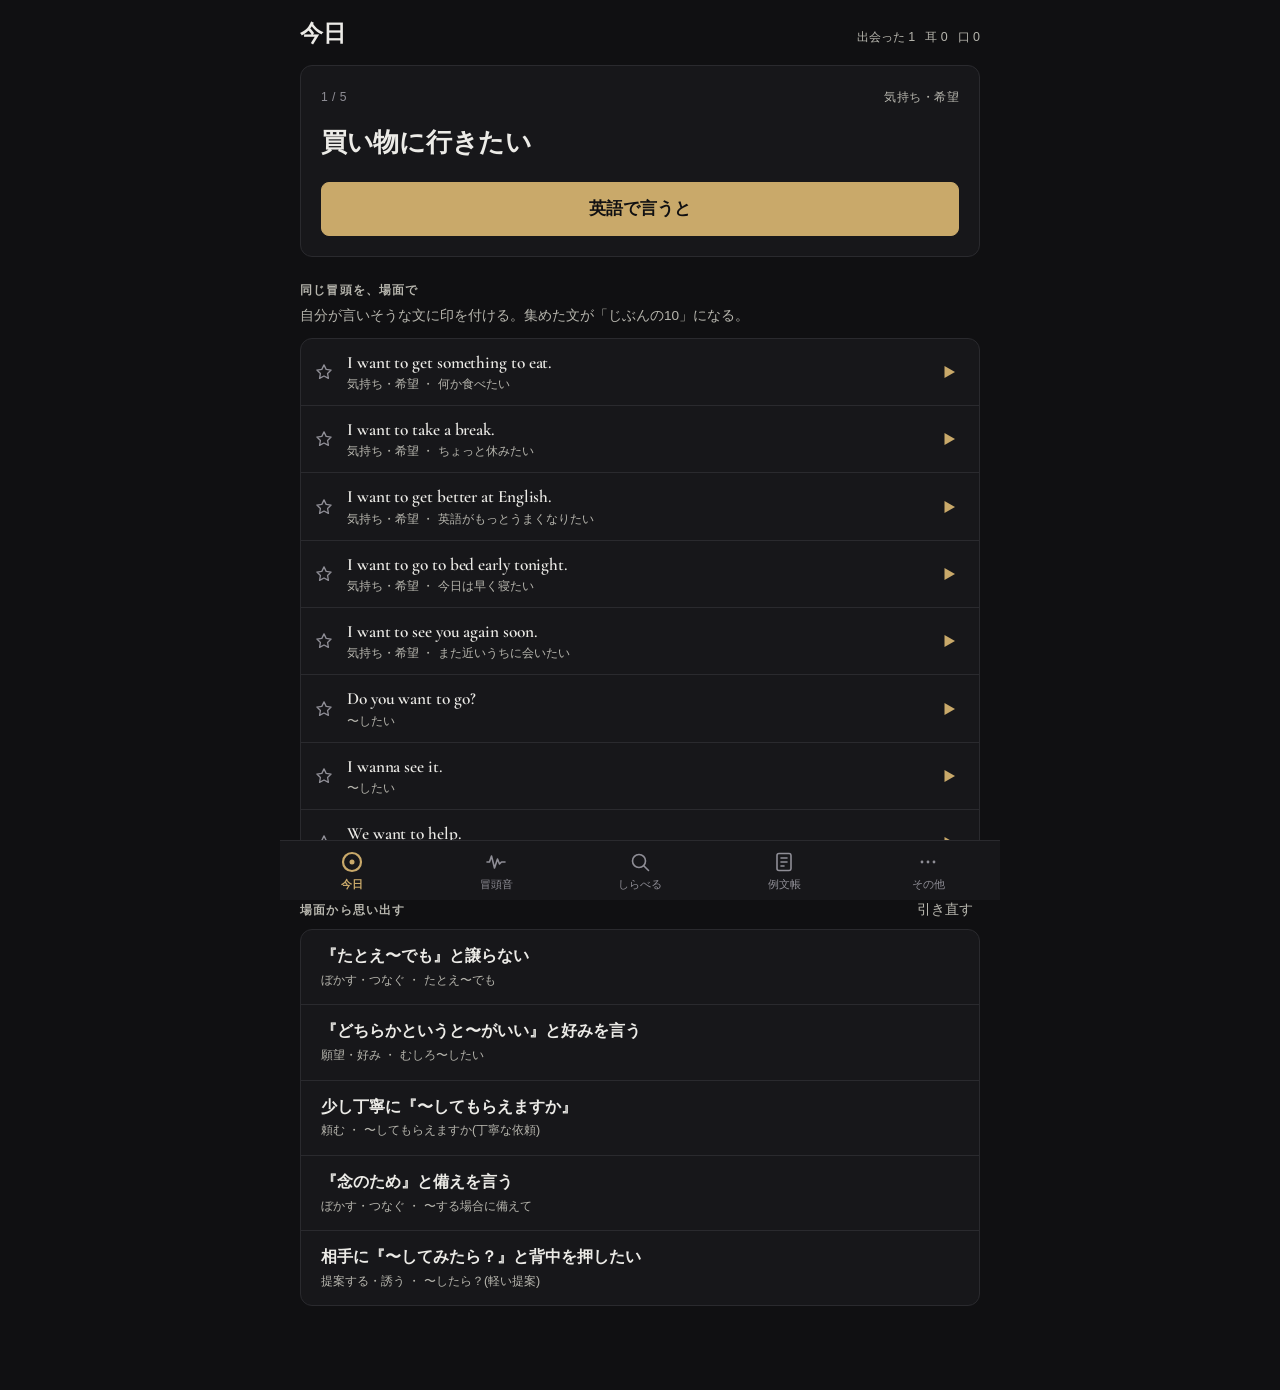
==== commit 74b6f6cd: "deploy: H型レイアウト+じぶんの10" ====
--- a/index.html
+++ b/index.html
@@ -8,9 +8,9 @@
     <meta name="viewport" content="width=device-width, initial-scale=1.0, viewport-fit=cover" />
     <meta name="theme-color" content="#173b36" />
     <title>英語の耳と口をひらく</title>
-    <script type="module" crossorigin src="./assets/index-CrS0RQsZ.js"></script>
+    <script type="module" crossorigin src="./assets/index-CePzoc6_.js"></script>
     <link rel="modulepreload" crossorigin href="./assets/appdata-CuzEL1fI.js">
-    <link rel="stylesheet" crossorigin href="./assets/index-AH4B_T5b.css">
+    <link rel="stylesheet" crossorigin href="./assets/index-_6Wvs6Mc.css">
   <link rel="manifest" href="./manifest.webmanifest"><script id="vite-plugin-pwa:register-sw" src="./registerSW.js"></script></head>
   <body>
     <div id="root"></div>
--- a/assets/index-_6Wvs6Mc.css
+++ b/assets/index-_6Wvs6Mc.css
@@ -0,0 +1 @@
+.today-head{display:flex;align-items:baseline;justify-content:space-between;gap:12px}.today-meta{display:flex;gap:10px;font-size:.78rem;color:var(--muted);white-space:nowrap}.today-card{background:var(--card);border:1px solid var(--line);border-radius:var(--radius);padding:22px var(--pad) var(--pad)}.today-step{display:flex;justify-content:space-between;font-size:.76rem;color:var(--faint);letter-spacing:.04em;margin-bottom:18px}.today-scene{color:var(--muted)}.today-trigger{font-size:1.6rem;font-weight:700;line-height:1.35;letter-spacing:-.01em;margin:0 0 22px}.today-sub{color:var(--muted);margin:-12px 0 18px}.today-answer>*+*{margin-top:12px}.today-en{font-size:1.75rem;font-weight:600;line-height:1.3;margin:0;color:var(--deep)}.today-opening{font-size:.85rem;color:var(--muted);margin:6px 0 18px}.today-opening b{color:var(--ink);font-weight:600}.today-heard{display:block;color:var(--faint);margin-top:2px}.today-row .btn.text{margin-left:auto}.today-row{display:flex;flex-wrap:wrap;gap:8px;align-items:center}.today-react{display:flex;gap:8px;padding-top:14px;margin-top:18px;border-top:1px solid var(--line)}.today-react .btn{flex:1}.today-edit{border-top:1px solid var(--line);padding-top:14px}.today-edit label{display:block;font-size:.78rem;color:var(--muted);margin:10px 0 4px}.today-edit textarea{min-height:72px;resize:vertical}.today-sechead{display:flex;align-items:baseline;justify-content:space-between}.today-sechead .section-title{margin-bottom:10px}.drill{padding:14px var(--pad);cursor:pointer}.drill-q{font-weight:600;font-size:1rem}.drill-hint{font-size:.78rem;color:var(--muted);margin-top:2px}.drill-a{margin-top:10px;padding-top:10px;border-top:1px dashed var(--line)}.drill-en{font-size:1.15rem;font-weight:600;color:var(--deep)}.drill-anchor{font-size:.85rem;color:var(--muted);margin:2px 0 8px}.drill-a .today-row{margin-top:10px}.ex-row{display:flex;align-items:center;gap:2px;padding:6px 8px 6px 2px}.ex-pick{background:none;border:none;color:var(--faint);width:42px;height:44px;display:flex;align-items:center;justify-content:center;flex:0 0 auto}.ex-pick.on{color:var(--deep)}.ex-main{flex:1;min-width:0;text-align:left;background:none;border:none;padding:6px 0;display:flex;flex-direction:column;gap:2px;color:var(--ink)}.ex-en{font-size:1.08rem;font-weight:600;line-height:1.35}.ex-sub{font-size:.75rem;color:var(--muted)}.ex-yg{width:44px;height:44px;display:flex;align-items:center;justify-content:center;color:var(--deep);flex:0 0 auto}.sounds-empty{color:var(--muted);padding:24px 0;text-align:center}.pat summary{list-style:none;cursor:pointer;padding:14px var(--pad)}.pat summary::-webkit-details-marker{display:none}.pat[open] summary{background:var(--tint)}.pat-head{display:flex;flex-direction:column;gap:2px}.pat-en{font-size:1.2rem;font-weight:600;color:var(--ink);line-height:1.3}.pat-en small{font-size:.85rem;font-weight:400;color:var(--muted)}.pat-sub{font-size:.78rem;color:var(--muted)}.pat-ref{display:inline-block;margin-left:8px;padding:0 6px;border:1px solid var(--line);border-radius:4px;font-size:.7rem;color:var(--faint)}.pat-body{padding:14px var(--pad) 18px;border-top:1px solid var(--line)}.pat-example{font-size:1.15rem;font-weight:600;color:var(--deep);margin:0 0 12px}.pat-actions{display:flex;gap:8px}.pat-heard{font-size:.78rem;color:var(--faint);margin:12px 0 0}.pat-matrix{display:flex;flex-wrap:wrap;gap:6px;margin-top:10px}.pat-matrix span{font-size:.8rem;color:var(--muted);border:1px solid var(--line);border-radius:4px;padding:2px 8px}.chain-group{padding:12px var(--pad) 6px}.chain-subject{padding-top:10px}.chain-subject+.chain-subject{margin-top:8px;border-top:1px dashed var(--line)}.chain-head{display:flex;align-items:baseline;gap:10px;margin-bottom:4px}.chain-head b{font-size:1.05rem;font-weight:600}.chain-head span{font-size:.78rem;color:var(--muted)}.chain-tail{display:flex;align-items:center;gap:10px}.chain-say{flex:1;text-align:left;background:none;border:none;padding:8px 0;display:flex;flex-direction:column;gap:1px;color:var(--ink)}.chain-say b{font-weight:500;font-size:.98rem}.chain-say small{color:var(--muted);font-size:.76rem}.chain-check{width:26px;height:26px;border-radius:50%;border:1px solid var(--line);background:var(--card);color:transparent;font-size:.85rem;line-height:1;flex:0 0 auto}.chain-tail.done .chain-check{background:var(--deep);border-color:var(--deep);color:var(--on-accent)}.chain-tail.done .chain-say b{color:var(--muted)}.explore-screen h1{margin-bottom:4px}.explore-segmented-scroll{overflow-x:auto;-webkit-overflow-scrolling:touch;padding-bottom:4px}.explore-segmented-scroll .segmented{display:inline-flex;width:max-content}.matrix-scroll{overflow-x:auto;-webkit-overflow-scrolling:touch;border:1px solid var(--line);border-radius:var(--radius-sm);background:var(--card)}.matrix-table{border-collapse:separate;border-spacing:0;width:100%;min-width:620px}.matrix-table th,.matrix-table td{padding:8px 6px;text-align:center;border-bottom:1px solid var(--line);font-size:.82rem}.matrix-table thead th{position:sticky;top:0;background:var(--deep);color:#fff;z-index:2;font-weight:600}.matrix-anchor-head{position:sticky;left:0;z-index:3;text-align:left!important;min-width:180px}.matrix-anchor{position:sticky;left:0;background:var(--card);z-index:1;text-align:left!important;min-width:180px;border-right:1px solid var(--line)}.matrix-en{font-weight:800;font-size:.95rem;color:var(--deep)}.matrix-tag{font-size:.62rem;font-weight:700;padding:1px 6px;border-radius:10px;margin-left:6px;background:var(--chip);color:var(--green);vertical-align:1px}.matrix-src{font-size:.6rem;color:var(--muted);border:1px solid var(--line);border-radius:8px;padding:0 4px;margin-left:4px;vertical-align:1px}.matrix-ja{font-size:.75rem;color:var(--muted)}.matrix-core{font-size:.75rem;color:var(--green);margin-top:2px}.matrix-cell{font-weight:800;cursor:pointer}.matrix-cell small{display:block;font-size:.6rem;font-weight:700;color:var(--muted)}.matrix-cell.mc-o{color:var(--green)}.matrix-cell.mc-d{color:var(--sun)}.matrix-cell.mc-x{color:var(--muted)}.matrix-cell.mc-top{border:1px solid var(--deep);border-radius:6px}.matrix-cell:active{background:var(--chip)}.matrix-modal-label{font-size:.7rem;font-weight:800;color:var(--muted);letter-spacing:.06em;margin-bottom:3px}.matrix-modal-ex{font-size:1.05rem;font-weight:700;color:var(--deep)}.matrix-warn{font-size:.85rem;color:var(--muted);background:var(--tint);border-radius:8px;padding:8px 10px}.note-banner{font-size:.85rem;color:var(--muted);background:var(--chip);border-left:3px solid var(--green);border-radius:6px;padding:10px 12px}.chunk-row{display:flex;gap:10px;align-items:flex-start;padding:8px 0;border-bottom:1px solid var(--line)}.chunk-row:last-child{border-bottom:none}.chunk-rank{flex:0 0 auto;font-weight:800;color:var(--muted);font-size:.85rem;min-width:28px}.chunk-body{flex:1;min-width:0}.chunk-text{font-weight:700;color:var(--deep)}.table-scroll{overflow-x:auto;-webkit-overflow-scrolling:touch}.plain-table{border-collapse:collapse;width:100%;min-width:520px;font-size:.82rem}.plain-table th,.plain-table td{border:1px solid var(--line);padding:7px 9px;text-align:left}.plain-table th{background:var(--deep);color:#fff;font-weight:600}.reduction-form{font-weight:700;color:var(--green)}.frame-card{display:flex;flex-direction:column;gap:6px;padding:14px var(--pad)}.frame-anchor{font-size:1.05rem;font-weight:800;color:var(--deep)}.frame-trigger{font-size:.85rem;font-weight:700;color:var(--ink);background:var(--tint);border-left:3px solid var(--deep);border-radius:0 8px 8px 0;padding:5px 8px}.frame-core{font-weight:700;color:var(--green)}.frame-ready{font-size:.9rem;color:var(--ink)}.frame-slot{background:var(--chip);border-radius:var(--radius-sm);padding:8px 10px}.frame-slot-row{display:flex;align-items:center;gap:8px;margin:4px 0;font-size:.82rem}.frame-slot-k{min-width:54px;font-weight:600}.frame-slot-track{flex:1;height:8px;background:var(--card);border-radius:4px;overflow:hidden;display:inline-block}.frame-slot-fill{display:block;height:100%;background:var(--green)}.frame-slot-v{min-width:32px;text-align:right;color:var(--muted);font-size:.75rem}.band-progress-row{display:flex;align-items:center;gap:10px}.band-progress-label{min-width:60px;font-size:.82rem;font-weight:700;color:var(--deep)}.band-progress-track{flex:1;height:10px;background:var(--chip);border-radius:5px;overflow:hidden;display:inline-block}.band-progress-fill{display:block;height:100%;background:var(--deep)}.band-progress-count{min-width:50px;text-align:right;font-size:.78rem}.phrase-card{display:flex;flex-direction:column;gap:6px;padding:14px var(--pad)}.phrase-text{font-weight:700;color:var(--deep);font-size:1.02rem}.pb-lead{color:var(--muted);font-size:.9rem;margin:0 0 var(--gap)}.pb-draft-add{display:flex;gap:8px;align-items:center}.pb-draft-add .btn{flex-shrink:0;white-space:nowrap}.pb-draft-list{margin-top:10px;display:flex;flex-direction:column;gap:8px}.pb-draft-item{display:flex;align-items:center;gap:8px;background:var(--chip);border-radius:var(--radius-sm);padding:8px 10px 8px 14px}.pb-draft-text{flex:1;font-size:.95rem;word-break:break-word}.pb-draft-actions{display:flex;gap:6px;flex-shrink:0}.pb-steps{display:flex;flex-direction:column;gap:var(--gap)}.pb-step{display:flex;gap:12px}.pb-step-num{flex-shrink:0;width:30px;height:30px;border-radius:50%;background:var(--deep);color:#fff;display:flex;align-items:center;justify-content:center;font-weight:700;font-size:.95rem}.pb-step-body{flex:1;min-width:0}.pb-step-title{font-weight:700;color:var(--deep);margin-bottom:6px}.pb-step-hint{color:var(--muted);font-size:.85rem;margin:6px 0 0}.pb-candidates{display:flex;flex-direction:column;gap:8px;margin-top:8px}.pb-candidate{display:block;border:1.5px solid var(--line);border-radius:var(--radius-sm);padding:10px 12px;cursor:pointer;transition:border-color .15s ease,background .15s ease}.pb-candidate.on{border-color:var(--deep);background:var(--tint)}.pb-candidate-head{display:flex;align-items:center;gap:8px}.pb-candidate-en{flex:1;font-weight:600;color:var(--ink)}.pb-candidate-freq{font-size:.8rem;color:var(--deep);font-weight:700;white-space:nowrap}.pb-candidate-meta{margin-top:4px;color:var(--muted);font-size:.82rem}.pb-candidate-best{display:inline-block;margin-top:4px;color:var(--deep);font-weight:700;font-size:.78rem}.pb-toolbar{display:flex;flex-direction:column;gap:10px;margin-bottom:10px}.pb-summary{color:var(--muted);font-size:.85rem;margin:0 0 10px}.pb-item{padding:14px var(--pad)}.pb-item-ja{font-size:.92rem;color:var(--muted)}.pb-item-en{font-size:1.05rem;font-weight:700;color:var(--deep);margin:2px 0 6px}.pb-item-meta{display:flex;flex-wrap:wrap;gap:6px 10px;color:var(--muted);font-size:.8rem;margin-bottom:8px}.pb-item-meta span{background:var(--chip);border-radius:var(--radius-pill);padding:3px 10px}.pb-review-label{display:flex;align-items:center;gap:8px;font-size:.88rem;margin-bottom:8px}.pb-alt-details{margin-top:10px;font-size:.85rem}.pb-alt-details summary{cursor:pointer;color:var(--deep);font-weight:600}.pb-alt-row{display:flex;flex-wrap:wrap;align-items:center;gap:8px;padding:8px 0;border-top:1px solid var(--line)}.pb-alt-row:first-of-type{border-top:none}.pb-alt-en{flex:1;min-width:140px;font-weight:600}.btn.full{width:100%;display:block;text-align:center}.btn.full.row-full{display:flex}.more-tab details>summary{outline:none}.more-tab details>summary::-webkit-details-marker{display:none}.more-tab details[open] .acc-caret{transform:rotate(180deg)}.acc-caret{transition:transform .15s ease;display:inline-block}.more-tab .fld{font-size:.92rem;color:var(--deep)}.theme-grid{display:grid;grid-template-columns:repeat(3,minmax(0,1fr));gap:8px}.theme-swatch{display:flex;flex-direction:column;align-items:center;gap:6px;padding:10px 4px;border:1px solid var(--line);border-radius:var(--radius-sm);background:var(--card);color:var(--muted);font-size:.75rem}.theme-swatch.on{border-color:var(--deep);color:var(--ink);font-weight:600}.theme-chip{width:44px;height:28px;border-radius:6px;border:1px solid var(--line);display:flex;align-items:center;justify-content:center}.theme-chip i{display:block;width:18px;height:6px;border-radius:3px}:root{--bg: #f7f6f2;--deep: #173b36;--green: #173b36;--sun: #173b36;--card: #ffffff;--ink: #1c1f1e;--muted: #7a807d;--faint: #b3b8b5;--line: #e6e5e0;--danger: #b4443a;--chip: #eeede8;--tint: #eef3f1;--on-accent: #ffffff;--radius: 12px;--radius-sm: 8px;--radius-pill: 999px;--shadow: none;--shadow-sm: none;--shadow-nav: none;--gap: 12px;--pad: 20px;--maxw: 720px;--nav-h: 60px;--tap: 44px;--font: -apple-system, BlinkMacSystemFont, "Hiragino Sans", "Noto Sans JP", "Segoe UI", Roboto, sans-serif;--font-en: "Inter", -apple-system, "Helvetica Neue", Arial, sans-serif}*{box-sizing:border-box}html,body{margin:0;padding:0}body{background:var(--bg);color:var(--ink);font-family:var(--font);font-size:16px;line-height:1.55;-webkit-font-smoothing:antialiased;text-rendering:optimizeLegibility}#root{min-height:100vh}.app-shell{max-width:var(--maxw);margin:0 auto;min-height:100vh;display:flex;flex-direction:column;background:var(--bg)}.app-main{flex:1;padding:var(--pad);padding-top:12px;padding-bottom:calc(var(--nav-h) + env(safe-area-inset-bottom) + 24px)}h1,h2,h3{color:var(--ink);margin:0 0 8px;line-height:1.35}.screen-title{font-size:1.45rem;font-weight:700;letter-spacing:-.01em;margin:6px 0 16px}.section-title{font-size:.74rem;font-weight:600;letter-spacing:.1em;color:var(--muted);margin:26px 0 10px}.section-note{color:var(--muted);font-size:.85rem;margin:-4px 0 12px}.en{font-family:var(--font-en);letter-spacing:-.005em}a{color:var(--deep)}button{font-family:inherit;cursor:pointer}.btn{display:inline-flex;align-items:center;justify-content:center;gap:8px;min-height:var(--tap);padding:10px 18px;border:1px solid var(--deep);border-radius:var(--radius-sm);background:var(--deep);color:var(--on-accent);font-size:.95rem;font-weight:600;text-decoration:none;transition:opacity .12s ease}.btn:active{opacity:.85}.btn.ghost,.btn.line{background:transparent;color:var(--ink);border-color:var(--line)}.btn.line.on{border-color:var(--deep);color:var(--deep);background:var(--tint)}.btn.sun,.btn.deep{background:var(--deep);border-color:var(--deep);color:var(--on-accent)}.btn.danger{background:var(--danger);border-color:var(--danger)}.btn.sm{min-height:38px;padding:8px 14px;font-size:.88rem}.btn.lg{min-height:54px;font-size:1.05rem}.btn.full{width:100%}.btn:disabled{opacity:.45;cursor:default}.btn.text{background:none;border-color:transparent;color:var(--muted);font-weight:500;padding-left:6px;padding-right:6px}.bottom-nav{position:fixed;left:50%;transform:translate(-50%);bottom:0;width:100%;max-width:var(--maxw);height:calc(var(--nav-h) + env(safe-area-inset-bottom));padding-bottom:env(safe-area-inset-bottom);display:flex;background:var(--card);border-top:1px solid var(--line);z-index:50}.bottom-nav button{flex:1;border:none;background:none;color:var(--faint);font-size:.66rem;font-weight:500;display:flex;flex-direction:column;align-items:center;justify-content:center;gap:4px;min-height:var(--tap);padding:6px 2px}.bottom-nav button .nav-ico{width:24px;height:24px;display:block}.bottom-nav button .nav-ico svg{width:24px;height:24px;stroke:currentColor;fill:none;stroke-width:1.6;stroke-linecap:round;stroke-linejoin:round}.bottom-nav button.on{color:var(--deep);font-weight:600}.bottom-nav button.on .nav-ico svg{stroke-width:2.2}.card{background:var(--card);border:1px solid var(--line);border-radius:var(--radius);padding:var(--pad);margin-bottom:var(--gap)}.chip{display:inline-flex;align-items:center;gap:4px;min-height:32px;padding:5px 12px;border-radius:var(--radius-pill);background:transparent;color:var(--muted);font-size:.82rem;border:1px solid var(--line);text-decoration:none;white-space:nowrap}.chip.on{background:var(--deep);border-color:var(--deep);color:var(--on-accent)}.chip-row{display:flex;flex-wrap:wrap;gap:8px}.filter-scroll{display:flex;gap:8px;overflow-x:auto;padding-bottom:4px;scrollbar-width:none}.filter-scroll::-webkit-scrollbar{display:none}.filter-scroll .chip{flex:0 0 auto}.input,input.input,textarea.input{width:100%;min-height:var(--tap);padding:10px 14px;border:1px solid var(--line);border-radius:var(--radius-sm);background:var(--card);font-family:inherit;font-size:1rem;color:var(--ink)}.input:focus{outline:none;border-color:var(--deep)}.input::placeholder{color:var(--faint)}.segmented{display:flex;width:100%;background:var(--chip);border-radius:var(--radius-sm);padding:3px;gap:2px}.segmented button{flex:1;border:1px solid transparent;background:none;color:var(--muted);font-size:.88rem;font-weight:600;padding:7px 10px;min-height:36px;border-radius:6px;white-space:nowrap}.segmented button.on{background:var(--card);color:var(--ink);border-color:var(--line)}.list{background:var(--card);border:1px solid var(--line);border-radius:var(--radius);overflow:hidden}.list>*+*{border-top:1px solid var(--line)}.modal-backdrop{position:fixed;top:0;right:0;bottom:0;left:0;background:#1c1f1e73;z-index:100;display:flex;align-items:flex-end;justify-content:center;animation:fade .18s ease}.modal-sheet{width:100%;max-width:var(--maxw);max-height:88vh;overflow-y:auto;background:var(--bg);border-radius:16px 16px 0 0;padding:20px var(--pad) calc(24px + env(safe-area-inset-bottom));animation:slideup .22s cubic-bezier(.2,.8,.2,1)}.modal-grip{width:36px;height:4px;border-radius:2px;background:var(--line);margin:0 auto 14px}.modal-head{display:flex;align-items:center;justify-content:space-between;gap:12px;margin-bottom:12px}.modal-close{border:1px solid var(--line);background:var(--card);color:var(--ink);width:36px;height:36px;border-radius:50%;font-size:1.1rem;line-height:1}@keyframes slideup{0%{transform:translateY(100%)}to{transform:translateY(0)}}@keyframes fade{0%{opacity:0}to{opacity:1}}.toast-wrap{position:fixed;left:50%;bottom:calc(var(--nav-h) + env(safe-area-inset-bottom) + 16px);transform:translate(-50%);z-index:200;display:flex;flex-direction:column;gap:8px;align-items:center;pointer-events:none;width:max-content;max-width:90vw}.toast{background:var(--ink);color:var(--bg);padding:10px 18px;border-radius:var(--radius-sm);font-size:.9rem;animation:fade .2s ease}.error-screen{max-width:var(--maxw);margin:0 auto;padding:32px 20px}.error-screen pre{background:var(--card);border:1px solid var(--line);border-radius:var(--radius-sm);padding:12px;font-size:.8rem;overflow:auto;max-height:40vh;white-space:pre-wrap;word-break:break-word}.placeholder{text-align:center;padding:48px 16px;color:var(--muted)}.placeholder .ph-ico{display:none}.stack>*+*{margin-top:var(--gap)}.row{display:flex;gap:10px;align-items:center}.wrap{flex-wrap:wrap}.muted{color:var(--muted)}.center{text-align:center}html[data-theme=w1]{--bg: #101012;--card: #17171a;--ink: #ecebe7;--muted: #b7b6ae;--faint: #8f8e96;--line: #2a2a2e;--chip: #1c1c20;--tint: #26221a;--deep: #c9a96a;--green: #c9a96a;--sun: #c9a96a;--on-accent: #101012;--danger: #d07a6e;--font-en: "Cormorant Garamond", Georgia, "Times New Roman", serif}html[data-theme=w2]{--bg: #0e1626;--card: #131f33;--ink: #f2f5f9;--muted: #c3cbd9;--faint: #97a3ba;--line: #24304a;--chip: #18243c;--tint: #2a2436;--deep: #ff8a5c;--green: #ff8a5c;--sun: #ff8a5c;--on-accent: #0e1626;--danger: #e2711d;--font-en: "Helvetica Neue", Arial, -apple-system, sans-serif}html[data-theme=w3]{--bg: #faf6ee;--card: #ffffff;--ink: #262319;--muted: #6d655a;--faint: #a09781;--line: #e8e0d0;--chip: #f0ead9;--tint: #fbe9d8;--deep: #e2711d;--green: #e2711d;--sun: #e2711d;--on-accent: #ffffff;--danger: #b4443a;--font-en: "Helvetica Neue", Arial, -apple-system, sans-serif}html[data-theme=w4]{--bg: #122b25;--card: #17332c;--ink: #edf2ec;--muted: #c5d2c9;--faint: #7d968c;--line: #23443c;--chip: #1a3830;--tint: #2a3a26;--deep: #d9b96c;--green: #d9b96c;--sun: #d9b96c;--on-accent: #122b25;--danger: #d07a6e;--font-en: "Cormorant Garamond", Georgia, "Times New Roman", serif}html[data-theme=w5]{--bg: #f4f5f7;--card: #ffffff;--ink: #16181d;--muted: #565c66;--faint: #9aa0ab;--line: #e4e6ea;--chip: #eceef1;--tint: #e8eefc;--deep: #2456d6;--green: #2456d6;--sun: #2456d6;--on-accent: #ffffff;--danger: #b4443a;--font-en: "Helvetica Neue", Arial, -apple-system, sans-serif}html[data-theme=w6]{--bg: #17141d;--card: #1d1926;--ink: #eceaf1;--muted: #c9c5d4;--faint: #9a94aa;--line: #2d2838;--chip: #221d2e;--tint: #292236;--deep: #b39ddb;--green: #b39ddb;--sun: #b39ddb;--on-accent: #17141d;--danger: #d07a6e;--font-en: "Cormorant Garamond", Georgia, "Times New Roman", serif}
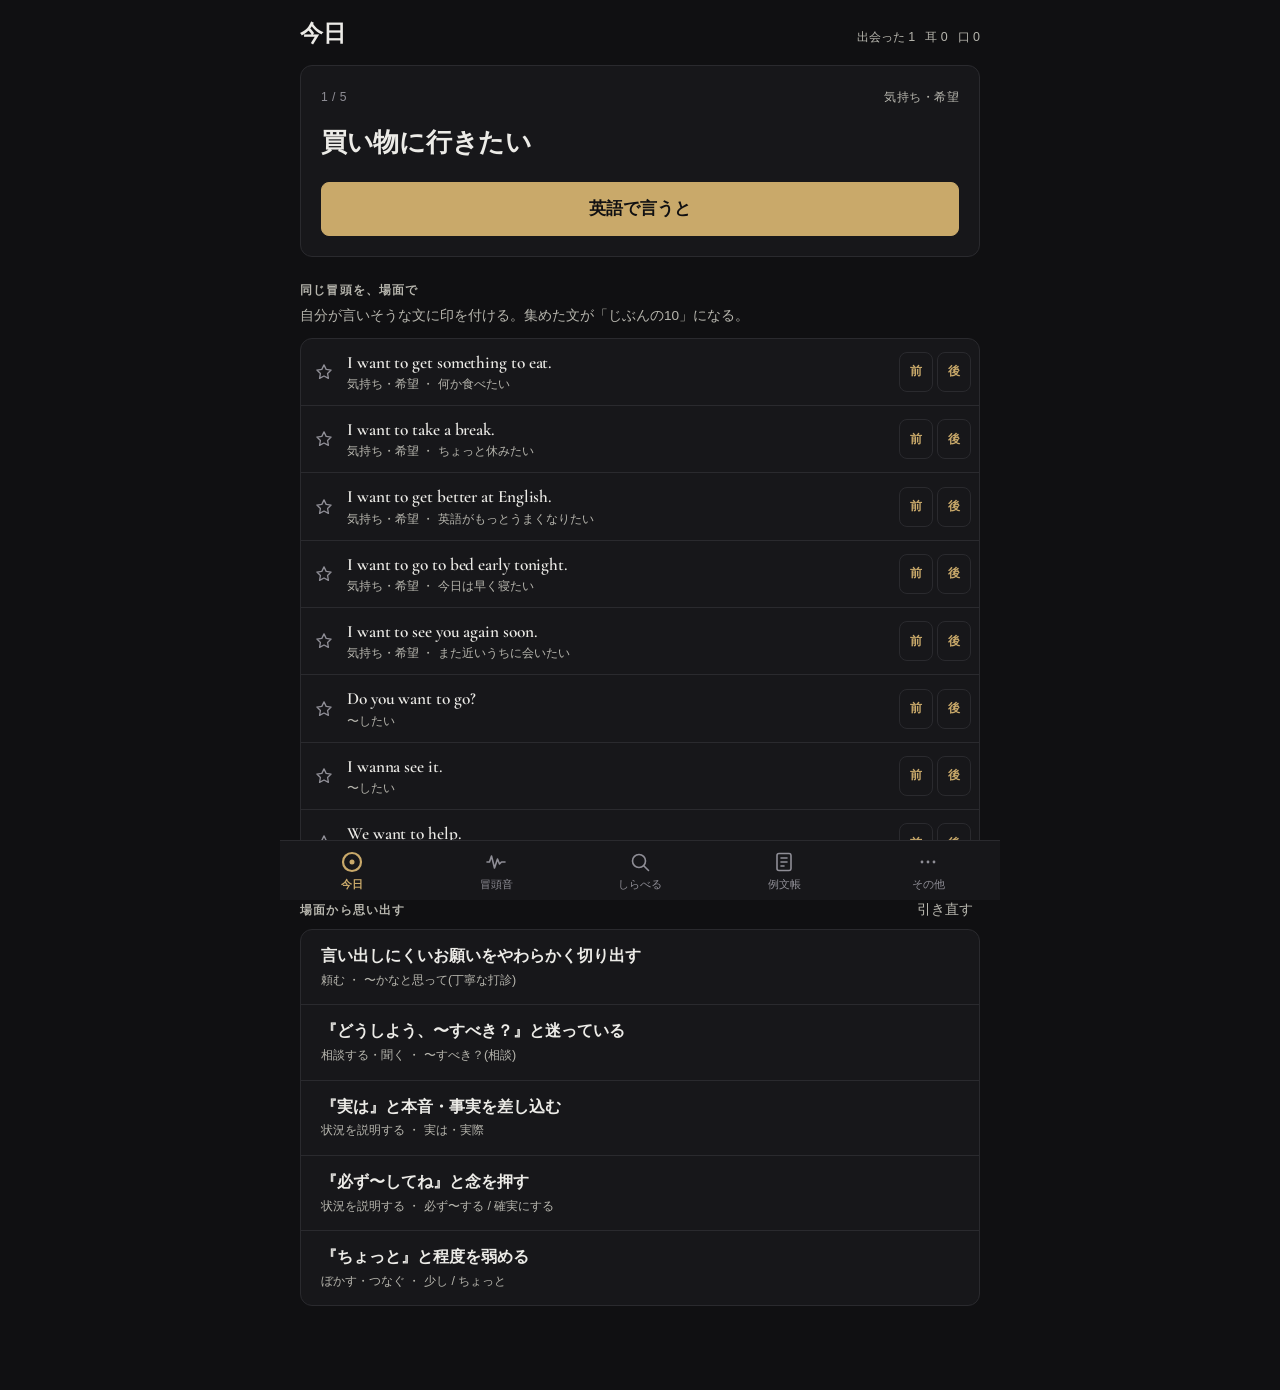
==== commit ed5324c2: "deploy: チャンク別YouGlish直リンク" ====
--- a/index.html
+++ b/index.html
@@ -8,9 +8,9 @@
     <meta name="viewport" content="width=device-width, initial-scale=1.0, viewport-fit=cover" />
     <meta name="theme-color" content="#173b36" />
     <title>英語の耳と口をひらく</title>
-    <script type="module" crossorigin src="./assets/index-CePzoc6_.js"></script>
+    <script type="module" crossorigin src="./assets/index-TrmGoRCW.js"></script>
     <link rel="modulepreload" crossorigin href="./assets/appdata-CuzEL1fI.js">
-    <link rel="stylesheet" crossorigin href="./assets/index-_6Wvs6Mc.css">
+    <link rel="stylesheet" crossorigin href="./assets/index-Ct51Im8U.css">
   <link rel="manifest" href="./manifest.webmanifest"><script id="vite-plugin-pwa:register-sw" src="./registerSW.js"></script></head>
   <body>
     <div id="root"></div>
--- a/assets/index-Ct51Im8U.css
+++ b/assets/index-Ct51Im8U.css
@@ -0,0 +1 @@
+.today-head{display:flex;align-items:baseline;justify-content:space-between;gap:12px}.today-meta{display:flex;gap:10px;font-size:.78rem;color:var(--muted);white-space:nowrap}.today-card{background:var(--card);border:1px solid var(--line);border-radius:var(--radius);padding:22px var(--pad) var(--pad)}.today-step{display:flex;justify-content:space-between;font-size:.76rem;color:var(--faint);letter-spacing:.04em;margin-bottom:18px}.today-scene{color:var(--muted)}.today-trigger{font-size:1.6rem;font-weight:700;line-height:1.35;letter-spacing:-.01em;margin:0 0 22px}.today-sub{color:var(--muted);margin:-12px 0 18px}.today-answer>*+*{margin-top:12px}.today-en{font-size:1.75rem;font-weight:600;line-height:1.3;margin:0;color:var(--deep)}.today-opening{font-size:.85rem;color:var(--muted);margin:6px 0 18px}.today-opening b{color:var(--ink);font-weight:600}.today-heard{display:block;color:var(--faint);margin-top:2px}.today-row .btn.text{margin-left:auto}.today-row{display:flex;flex-wrap:wrap;gap:8px;align-items:center}.today-react{display:flex;gap:8px;padding-top:14px;margin-top:18px;border-top:1px solid var(--line)}.today-react .btn{flex:1}.today-edit{border-top:1px solid var(--line);padding-top:14px}.today-edit label{display:block;font-size:.78rem;color:var(--muted);margin:10px 0 4px}.today-edit textarea{min-height:72px;resize:vertical}.today-sechead{display:flex;align-items:baseline;justify-content:space-between}.today-sechead .section-title{margin-bottom:10px}.drill{padding:14px var(--pad);cursor:pointer}.drill-q{font-weight:600;font-size:1rem}.drill-hint{font-size:.78rem;color:var(--muted);margin-top:2px}.drill-a{margin-top:10px;padding-top:10px;border-top:1px dashed var(--line)}.drill-en{font-size:1.15rem;font-weight:600;color:var(--deep)}.drill-anchor{font-size:.85rem;color:var(--muted);margin:2px 0 8px}.drill-a .today-row{margin-top:10px}.ex-row{display:flex;align-items:center;gap:2px;padding:6px 8px 6px 2px}.ex-pick{background:none;border:none;color:var(--faint);width:42px;height:44px;display:flex;align-items:center;justify-content:center;flex:0 0 auto}.ex-pick.on{color:var(--deep)}.ex-main{flex:1;min-width:0;text-align:left;background:none;border:none;padding:6px 0;display:flex;flex-direction:column;gap:2px;color:var(--ink)}.ex-en{font-size:1.08rem;font-weight:600;line-height:1.35}.ex-sub{font-size:.75rem;color:var(--muted)}.ex-yg{width:44px;height:44px;display:flex;align-items:center;justify-content:center;color:var(--deep);flex:0 0 auto}.yg-label{font-size:.72rem;letter-spacing:.08em;color:var(--faint);margin-bottom:-4px}.yg-row{display:flex;gap:8px}.yg-row .btn{flex:1;min-width:0}.yg-row .btn .en{overflow:hidden;text-overflow:ellipsis;white-space:nowrap}.ex-links{display:flex;gap:4px;flex:0 0 auto}.ex-link{width:34px;height:40px;display:flex;align-items:center;justify-content:center;border:1px solid var(--line);border-radius:var(--radius-sm);color:var(--deep);font-size:.78rem;font-weight:600;text-decoration:none}.sounds-empty{color:var(--muted);padding:24px 0;text-align:center}.pat summary{list-style:none;cursor:pointer;padding:14px var(--pad)}.pat summary::-webkit-details-marker{display:none}.pat[open] summary{background:var(--tint)}.pat-head{display:flex;flex-direction:column;gap:2px}.pat-en{font-size:1.2rem;font-weight:600;color:var(--ink);line-height:1.3}.pat-en small{font-size:.85rem;font-weight:400;color:var(--muted)}.pat-sub{font-size:.78rem;color:var(--muted)}.pat-ref{display:inline-block;margin-left:8px;padding:0 6px;border:1px solid var(--line);border-radius:4px;font-size:.7rem;color:var(--faint)}.pat-body{padding:14px var(--pad) 18px;border-top:1px solid var(--line)}.pat-example{font-size:1.15rem;font-weight:600;color:var(--deep);margin:0 0 12px}.pat-actions{display:flex;gap:8px}.pat-heard{font-size:.78rem;color:var(--faint);margin:12px 0 0}.pat-matrix{display:flex;flex-wrap:wrap;gap:6px;margin-top:10px}.pat-matrix span{font-size:.8rem;color:var(--muted);border:1px solid var(--line);border-radius:4px;padding:2px 8px}.chain-group{padding:12px var(--pad) 6px}.chain-subject{padding-top:10px}.chain-subject+.chain-subject{margin-top:8px;border-top:1px dashed var(--line)}.chain-head{display:flex;align-items:baseline;gap:10px;margin-bottom:4px}.chain-head b{font-size:1.05rem;font-weight:600}.chain-head span{font-size:.78rem;color:var(--muted)}.chain-tail{display:flex;align-items:center;gap:10px}.chain-say{flex:1;text-align:left;background:none;border:none;padding:8px 0;display:flex;flex-direction:column;gap:1px;color:var(--ink)}.chain-say b{font-weight:500;font-size:.98rem}.chain-say small{color:var(--muted);font-size:.76rem}.chain-check{width:26px;height:26px;border-radius:50%;border:1px solid var(--line);background:var(--card);color:transparent;font-size:.85rem;line-height:1;flex:0 0 auto}.chain-tail.done .chain-check{background:var(--deep);border-color:var(--deep);color:var(--on-accent)}.chain-tail.done .chain-say b{color:var(--muted)}.explore-screen h1{margin-bottom:4px}.explore-segmented-scroll{overflow-x:auto;-webkit-overflow-scrolling:touch;padding-bottom:4px}.explore-segmented-scroll .segmented{display:inline-flex;width:max-content}.matrix-scroll{overflow-x:auto;-webkit-overflow-scrolling:touch;border:1px solid var(--line);border-radius:var(--radius-sm);background:var(--card)}.matrix-table{border-collapse:separate;border-spacing:0;width:100%;min-width:620px}.matrix-table th,.matrix-table td{padding:8px 6px;text-align:center;border-bottom:1px solid var(--line);font-size:.82rem}.matrix-table thead th{position:sticky;top:0;background:var(--deep);color:#fff;z-index:2;font-weight:600}.matrix-anchor-head{position:sticky;left:0;z-index:3;text-align:left!important;min-width:180px}.matrix-anchor{position:sticky;left:0;background:var(--card);z-index:1;text-align:left!important;min-width:180px;border-right:1px solid var(--line)}.matrix-en{font-weight:800;font-size:.95rem;color:var(--deep)}.matrix-tag{font-size:.62rem;font-weight:700;padding:1px 6px;border-radius:10px;margin-left:6px;background:var(--chip);color:var(--green);vertical-align:1px}.matrix-src{font-size:.6rem;color:var(--muted);border:1px solid var(--line);border-radius:8px;padding:0 4px;margin-left:4px;vertical-align:1px}.matrix-ja{font-size:.75rem;color:var(--muted)}.matrix-core{font-size:.75rem;color:var(--green);margin-top:2px}.matrix-cell{font-weight:800;cursor:pointer}.matrix-cell small{display:block;font-size:.6rem;font-weight:700;color:var(--muted)}.matrix-cell.mc-o{color:var(--green)}.matrix-cell.mc-d{color:var(--sun)}.matrix-cell.mc-x{color:var(--muted)}.matrix-cell.mc-top{border:1px solid var(--deep);border-radius:6px}.matrix-cell:active{background:var(--chip)}.matrix-modal-label{font-size:.7rem;font-weight:800;color:var(--muted);letter-spacing:.06em;margin-bottom:3px}.matrix-modal-ex{font-size:1.05rem;font-weight:700;color:var(--deep)}.matrix-warn{font-size:.85rem;color:var(--muted);background:var(--tint);border-radius:8px;padding:8px 10px}.note-banner{font-size:.85rem;color:var(--muted);background:var(--chip);border-left:3px solid var(--green);border-radius:6px;padding:10px 12px}.chunk-row{display:flex;gap:10px;align-items:flex-start;padding:8px 0;border-bottom:1px solid var(--line)}.chunk-row:last-child{border-bottom:none}.chunk-rank{flex:0 0 auto;font-weight:800;color:var(--muted);font-size:.85rem;min-width:28px}.chunk-body{flex:1;min-width:0}.chunk-text{font-weight:700;color:var(--deep)}.table-scroll{overflow-x:auto;-webkit-overflow-scrolling:touch}.plain-table{border-collapse:collapse;width:100%;min-width:520px;font-size:.82rem}.plain-table th,.plain-table td{border:1px solid var(--line);padding:7px 9px;text-align:left}.plain-table th{background:var(--deep);color:#fff;font-weight:600}.reduction-form{font-weight:700;color:var(--green)}.frame-card{display:flex;flex-direction:column;gap:6px;padding:14px var(--pad)}.frame-anchor{font-size:1.05rem;font-weight:800;color:var(--deep)}.frame-trigger{font-size:.85rem;font-weight:700;color:var(--ink);background:var(--tint);border-left:3px solid var(--deep);border-radius:0 8px 8px 0;padding:5px 8px}.frame-core{font-weight:700;color:var(--green)}.frame-ready{font-size:.9rem;color:var(--ink)}.frame-slot{background:var(--chip);border-radius:var(--radius-sm);padding:8px 10px}.frame-slot-row{display:flex;align-items:center;gap:8px;margin:4px 0;font-size:.82rem}.frame-slot-k{min-width:54px;font-weight:600}.frame-slot-track{flex:1;height:8px;background:var(--card);border-radius:4px;overflow:hidden;display:inline-block}.frame-slot-fill{display:block;height:100%;background:var(--green)}.frame-slot-v{min-width:32px;text-align:right;color:var(--muted);font-size:.75rem}.band-progress-row{display:flex;align-items:center;gap:10px}.band-progress-label{min-width:60px;font-size:.82rem;font-weight:700;color:var(--deep)}.band-progress-track{flex:1;height:10px;background:var(--chip);border-radius:5px;overflow:hidden;display:inline-block}.band-progress-fill{display:block;height:100%;background:var(--deep)}.band-progress-count{min-width:50px;text-align:right;font-size:.78rem}.phrase-card{display:flex;flex-direction:column;gap:6px;padding:14px var(--pad)}.phrase-text{font-weight:700;color:var(--deep);font-size:1.02rem}.pb-lead{color:var(--muted);font-size:.9rem;margin:0 0 var(--gap)}.pb-draft-add{display:flex;gap:8px;align-items:center}.pb-draft-add .btn{flex-shrink:0;white-space:nowrap}.pb-draft-list{margin-top:10px;display:flex;flex-direction:column;gap:8px}.pb-draft-item{display:flex;align-items:center;gap:8px;background:var(--chip);border-radius:var(--radius-sm);padding:8px 10px 8px 14px}.pb-draft-text{flex:1;font-size:.95rem;word-break:break-word}.pb-draft-actions{display:flex;gap:6px;flex-shrink:0}.pb-steps{display:flex;flex-direction:column;gap:var(--gap)}.pb-step{display:flex;gap:12px}.pb-step-num{flex-shrink:0;width:30px;height:30px;border-radius:50%;background:var(--deep);color:#fff;display:flex;align-items:center;justify-content:center;font-weight:700;font-size:.95rem}.pb-step-body{flex:1;min-width:0}.pb-step-title{font-weight:700;color:var(--deep);margin-bottom:6px}.pb-step-hint{color:var(--muted);font-size:.85rem;margin:6px 0 0}.pb-candidates{display:flex;flex-direction:column;gap:8px;margin-top:8px}.pb-candidate{display:block;border:1.5px solid var(--line);border-radius:var(--radius-sm);padding:10px 12px;cursor:pointer;transition:border-color .15s ease,background .15s ease}.pb-candidate.on{border-color:var(--deep);background:var(--tint)}.pb-candidate-head{display:flex;align-items:center;gap:8px}.pb-candidate-en{flex:1;font-weight:600;color:var(--ink)}.pb-candidate-freq{font-size:.8rem;color:var(--deep);font-weight:700;white-space:nowrap}.pb-candidate-meta{margin-top:4px;color:var(--muted);font-size:.82rem}.pb-candidate-best{display:inline-block;margin-top:4px;color:var(--deep);font-weight:700;font-size:.78rem}.pb-toolbar{display:flex;flex-direction:column;gap:10px;margin-bottom:10px}.pb-summary{color:var(--muted);font-size:.85rem;margin:0 0 10px}.pb-item{padding:14px var(--pad)}.pb-item-ja{font-size:.92rem;color:var(--muted)}.pb-item-en{font-size:1.05rem;font-weight:700;color:var(--deep);margin:2px 0 6px}.pb-item-meta{display:flex;flex-wrap:wrap;gap:6px 10px;color:var(--muted);font-size:.8rem;margin-bottom:8px}.pb-item-meta span{background:var(--chip);border-radius:var(--radius-pill);padding:3px 10px}.pb-review-label{display:flex;align-items:center;gap:8px;font-size:.88rem;margin-bottom:8px}.pb-alt-details{margin-top:10px;font-size:.85rem}.pb-alt-details summary{cursor:pointer;color:var(--deep);font-weight:600}.pb-alt-row{display:flex;flex-wrap:wrap;align-items:center;gap:8px;padding:8px 0;border-top:1px solid var(--line)}.pb-alt-row:first-of-type{border-top:none}.pb-alt-en{flex:1;min-width:140px;font-weight:600}.btn.full{width:100%;display:block;text-align:center}.btn.full.row-full{display:flex}.more-tab details>summary{outline:none}.more-tab details>summary::-webkit-details-marker{display:none}.more-tab details[open] .acc-caret{transform:rotate(180deg)}.acc-caret{transition:transform .15s ease;display:inline-block}.more-tab .fld{font-size:.92rem;color:var(--deep)}.theme-grid{display:grid;grid-template-columns:repeat(3,minmax(0,1fr));gap:8px}.theme-swatch{display:flex;flex-direction:column;align-items:center;gap:6px;padding:10px 4px;border:1px solid var(--line);border-radius:var(--radius-sm);background:var(--card);color:var(--muted);font-size:.75rem}.theme-swatch.on{border-color:var(--deep);color:var(--ink);font-weight:600}.theme-chip{width:44px;height:28px;border-radius:6px;border:1px solid var(--line);display:flex;align-items:center;justify-content:center}.theme-chip i{display:block;width:18px;height:6px;border-radius:3px}:root{--bg: #f7f6f2;--deep: #173b36;--green: #173b36;--sun: #173b36;--card: #ffffff;--ink: #1c1f1e;--muted: #7a807d;--faint: #b3b8b5;--line: #e6e5e0;--danger: #b4443a;--chip: #eeede8;--tint: #eef3f1;--on-accent: #ffffff;--radius: 12px;--radius-sm: 8px;--radius-pill: 999px;--shadow: none;--shadow-sm: none;--shadow-nav: none;--gap: 12px;--pad: 20px;--maxw: 720px;--nav-h: 60px;--tap: 44px;--font: -apple-system, BlinkMacSystemFont, "Hiragino Sans", "Noto Sans JP", "Segoe UI", Roboto, sans-serif;--font-en: "Inter", -apple-system, "Helvetica Neue", Arial, sans-serif}*{box-sizing:border-box}html,body{margin:0;padding:0}body{background:var(--bg);color:var(--ink);font-family:var(--font);font-size:16px;line-height:1.55;-webkit-font-smoothing:antialiased;text-rendering:optimizeLegibility}#root{min-height:100vh}.app-shell{max-width:var(--maxw);margin:0 auto;min-height:100vh;display:flex;flex-direction:column;background:var(--bg)}.app-main{flex:1;padding:var(--pad);padding-top:12px;padding-bottom:calc(var(--nav-h) + env(safe-area-inset-bottom) + 24px)}h1,h2,h3{color:var(--ink);margin:0 0 8px;line-height:1.35}.screen-title{font-size:1.45rem;font-weight:700;letter-spacing:-.01em;margin:6px 0 16px}.section-title{font-size:.74rem;font-weight:600;letter-spacing:.1em;color:var(--muted);margin:26px 0 10px}.section-note{color:var(--muted);font-size:.85rem;margin:-4px 0 12px}.en{font-family:var(--font-en);letter-spacing:-.005em}a{color:var(--deep)}button{font-family:inherit;cursor:pointer}.btn{display:inline-flex;align-items:center;justify-content:center;gap:8px;min-height:var(--tap);padding:10px 18px;border:1px solid var(--deep);border-radius:var(--radius-sm);background:var(--deep);color:var(--on-accent);font-size:.95rem;font-weight:600;text-decoration:none;transition:opacity .12s ease}.btn:active{opacity:.85}.btn.ghost,.btn.line{background:transparent;color:var(--ink);border-color:var(--line)}.btn.line.on{border-color:var(--deep);color:var(--deep);background:var(--tint)}.btn.sun,.btn.deep{background:var(--deep);border-color:var(--deep);color:var(--on-accent)}.btn.danger{background:var(--danger);border-color:var(--danger)}.btn.sm{min-height:38px;padding:8px 14px;font-size:.88rem}.btn.lg{min-height:54px;font-size:1.05rem}.btn.full{width:100%}.btn:disabled{opacity:.45;cursor:default}.btn.text{background:none;border-color:transparent;color:var(--muted);font-weight:500;padding-left:6px;padding-right:6px}.bottom-nav{position:fixed;left:50%;transform:translate(-50%);bottom:0;width:100%;max-width:var(--maxw);height:calc(var(--nav-h) + env(safe-area-inset-bottom));padding-bottom:env(safe-area-inset-bottom);display:flex;background:var(--card);border-top:1px solid var(--line);z-index:50}.bottom-nav button{flex:1;border:none;background:none;color:var(--faint);font-size:.66rem;font-weight:500;display:flex;flex-direction:column;align-items:center;justify-content:center;gap:4px;min-height:var(--tap);padding:6px 2px}.bottom-nav button .nav-ico{width:24px;height:24px;display:block}.bottom-nav button .nav-ico svg{width:24px;height:24px;stroke:currentColor;fill:none;stroke-width:1.6;stroke-linecap:round;stroke-linejoin:round}.bottom-nav button.on{color:var(--deep);font-weight:600}.bottom-nav button.on .nav-ico svg{stroke-width:2.2}.card{background:var(--card);border:1px solid var(--line);border-radius:var(--radius);padding:var(--pad);margin-bottom:var(--gap)}.chip{display:inline-flex;align-items:center;gap:4px;min-height:32px;padding:5px 12px;border-radius:var(--radius-pill);background:transparent;color:var(--muted);font-size:.82rem;border:1px solid var(--line);text-decoration:none;white-space:nowrap}.chip.on{background:var(--deep);border-color:var(--deep);color:var(--on-accent)}.chip-row{display:flex;flex-wrap:wrap;gap:8px}.filter-scroll{display:flex;gap:8px;overflow-x:auto;padding-bottom:4px;scrollbar-width:none}.filter-scroll::-webkit-scrollbar{display:none}.filter-scroll .chip{flex:0 0 auto}.input,input.input,textarea.input{width:100%;min-height:var(--tap);padding:10px 14px;border:1px solid var(--line);border-radius:var(--radius-sm);background:var(--card);font-family:inherit;font-size:1rem;color:var(--ink)}.input:focus{outline:none;border-color:var(--deep)}.input::placeholder{color:var(--faint)}.segmented{display:flex;width:100%;background:var(--chip);border-radius:var(--radius-sm);padding:3px;gap:2px}.segmented button{flex:1;border:1px solid transparent;background:none;color:var(--muted);font-size:.88rem;font-weight:600;padding:7px 10px;min-height:36px;border-radius:6px;white-space:nowrap}.segmented button.on{background:var(--card);color:var(--ink);border-color:var(--line)}.list{background:var(--card);border:1px solid var(--line);border-radius:var(--radius);overflow:hidden}.list>*+*{border-top:1px solid var(--line)}.modal-backdrop{position:fixed;top:0;right:0;bottom:0;left:0;background:#1c1f1e73;z-index:100;display:flex;align-items:flex-end;justify-content:center;animation:fade .18s ease}.modal-sheet{width:100%;max-width:var(--maxw);max-height:88vh;overflow-y:auto;background:var(--bg);border-radius:16px 16px 0 0;padding:20px var(--pad) calc(24px + env(safe-area-inset-bottom));animation:slideup .22s cubic-bezier(.2,.8,.2,1)}.modal-grip{width:36px;height:4px;border-radius:2px;background:var(--line);margin:0 auto 14px}.modal-head{display:flex;align-items:center;justify-content:space-between;gap:12px;margin-bottom:12px}.modal-close{border:1px solid var(--line);background:var(--card);color:var(--ink);width:36px;height:36px;border-radius:50%;font-size:1.1rem;line-height:1}@keyframes slideup{0%{transform:translateY(100%)}to{transform:translateY(0)}}@keyframes fade{0%{opacity:0}to{opacity:1}}.toast-wrap{position:fixed;left:50%;bottom:calc(var(--nav-h) + env(safe-area-inset-bottom) + 16px);transform:translate(-50%);z-index:200;display:flex;flex-direction:column;gap:8px;align-items:center;pointer-events:none;width:max-content;max-width:90vw}.toast{background:var(--ink);color:var(--bg);padding:10px 18px;border-radius:var(--radius-sm);font-size:.9rem;animation:fade .2s ease}.error-screen{max-width:var(--maxw);margin:0 auto;padding:32px 20px}.error-screen pre{background:var(--card);border:1px solid var(--line);border-radius:var(--radius-sm);padding:12px;font-size:.8rem;overflow:auto;max-height:40vh;white-space:pre-wrap;word-break:break-word}.placeholder{text-align:center;padding:48px 16px;color:var(--muted)}.placeholder .ph-ico{display:none}.stack>*+*{margin-top:var(--gap)}.row{display:flex;gap:10px;align-items:center}.wrap{flex-wrap:wrap}.muted{color:var(--muted)}.center{text-align:center}html[data-theme=w1]{--bg: #101012;--card: #17171a;--ink: #ecebe7;--muted: #b7b6ae;--faint: #8f8e96;--line: #2a2a2e;--chip: #1c1c20;--tint: #26221a;--deep: #c9a96a;--green: #c9a96a;--sun: #c9a96a;--on-accent: #101012;--danger: #d07a6e;--font-en: "Cormorant Garamond", Georgia, "Times New Roman", serif}html[data-theme=w2]{--bg: #0e1626;--card: #131f33;--ink: #f2f5f9;--muted: #c3cbd9;--faint: #97a3ba;--line: #24304a;--chip: #18243c;--tint: #2a2436;--deep: #ff8a5c;--green: #ff8a5c;--sun: #ff8a5c;--on-accent: #0e1626;--danger: #e2711d;--font-en: "Helvetica Neue", Arial, -apple-system, sans-serif}html[data-theme=w3]{--bg: #faf6ee;--card: #ffffff;--ink: #262319;--muted: #6d655a;--faint: #a09781;--line: #e8e0d0;--chip: #f0ead9;--tint: #fbe9d8;--deep: #e2711d;--green: #e2711d;--sun: #e2711d;--on-accent: #ffffff;--danger: #b4443a;--font-en: "Helvetica Neue", Arial, -apple-system, sans-serif}html[data-theme=w4]{--bg: #122b25;--card: #17332c;--ink: #edf2ec;--muted: #c5d2c9;--faint: #7d968c;--line: #23443c;--chip: #1a3830;--tint: #2a3a26;--deep: #d9b96c;--green: #d9b96c;--sun: #d9b96c;--on-accent: #122b25;--danger: #d07a6e;--font-en: "Cormorant Garamond", Georgia, "Times New Roman", serif}html[data-theme=w5]{--bg: #f4f5f7;--card: #ffffff;--ink: #16181d;--muted: #565c66;--faint: #9aa0ab;--line: #e4e6ea;--chip: #eceef1;--tint: #e8eefc;--deep: #2456d6;--green: #2456d6;--sun: #2456d6;--on-accent: #ffffff;--danger: #b4443a;--font-en: "Helvetica Neue", Arial, -apple-system, sans-serif}html[data-theme=w6]{--bg: #17141d;--card: #1d1926;--ink: #eceaf1;--muted: #c9c5d4;--faint: #9a94aa;--line: #2d2838;--chip: #221d2e;--tint: #292236;--deep: #b39ddb;--green: #b39ddb;--sun: #b39ddb;--on-accent: #17141d;--danger: #d07a6e;--font-en: "Cormorant Garamond", Georgia, "Times New Roman", serif}
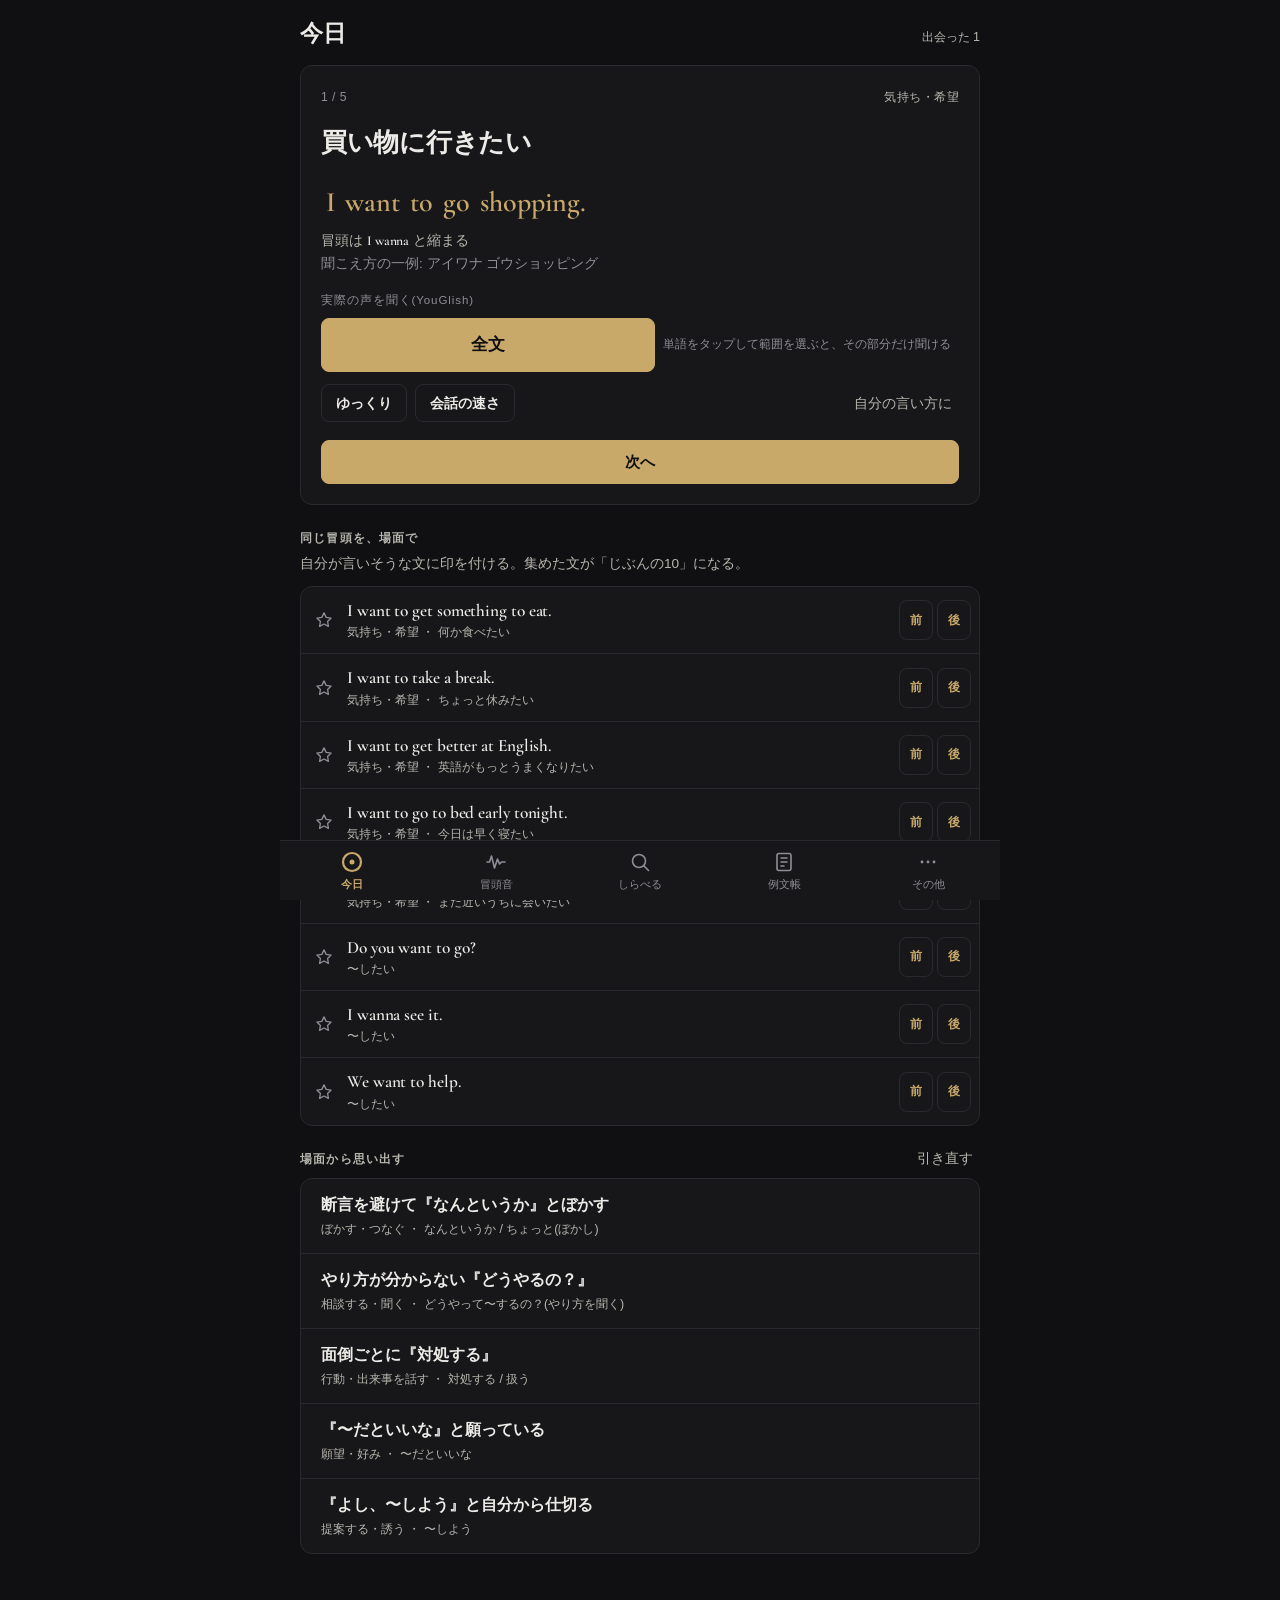
==== commit 7945510e: "deploy: 英文とYouGlishを最初から表示、単語タップで部分リンク・クリップ保存" ====
--- a/index.html
+++ b/index.html
@@ -8,9 +8,9 @@
     <meta name="viewport" content="width=device-width, initial-scale=1.0, viewport-fit=cover" />
     <meta name="theme-color" content="#173b36" />
     <title>英語の耳と口をひらく</title>
-    <script type="module" crossorigin src="./assets/index-TrmGoRCW.js"></script>
+    <script type="module" crossorigin src="./assets/index-BtvKlp0A.js"></script>
     <link rel="modulepreload" crossorigin href="./assets/appdata-CuzEL1fI.js">
-    <link rel="stylesheet" crossorigin href="./assets/index-Ct51Im8U.css">
+    <link rel="stylesheet" crossorigin href="./assets/index-aKG7oMMM.css">
   <link rel="manifest" href="./manifest.webmanifest"><script id="vite-plugin-pwa:register-sw" src="./registerSW.js"></script></head>
   <body>
     <div id="root"></div>
--- a/assets/index-aKG7oMMM.css
+++ b/assets/index-aKG7oMMM.css
@@ -0,0 +1 @@
+.wp{display:flex;flex-wrap:wrap;gap:2px 0;margin:0;font-size:1.75rem;font-weight:600;line-height:1.3;color:var(--deep)}.wp-w{background:none;border:none;padding:2px 5px;margin:0;font:inherit;color:inherit;border-radius:6px;border-bottom:2px solid transparent}.wp-w.on{background:var(--deep);color:var(--on-accent, var(--bg))}.today-head{display:flex;align-items:baseline;justify-content:space-between;gap:12px}.today-meta{display:flex;gap:10px;font-size:.78rem;color:var(--muted);white-space:nowrap}.today-card{background:var(--card);border:1px solid var(--line);border-radius:var(--radius);padding:22px var(--pad) var(--pad)}.today-step{display:flex;justify-content:space-between;font-size:.76rem;color:var(--faint);letter-spacing:.04em;margin-bottom:18px}.today-scene{color:var(--muted)}.today-trigger{font-size:1.6rem;font-weight:700;line-height:1.35;letter-spacing:-.01em;margin:0 0 22px}.today-sub{color:var(--muted);margin:-12px 0 18px}.today-answer>*+*{margin-top:12px}.today-en{font-size:1.75rem;font-weight:600;line-height:1.3;margin:0;color:var(--deep)}.today-opening{font-size:.85rem;color:var(--muted);margin:6px 0 18px}.today-opening b{color:var(--ink);font-weight:600}.today-heard{display:block;color:var(--faint);margin-top:2px}.today-row .btn.text{margin-left:auto}.today-row{display:flex;flex-wrap:wrap;gap:8px;align-items:center}.today-react{display:flex;gap:8px;padding-top:14px;margin-top:18px;border-top:1px solid var(--line)}.today-react .btn{flex:1}.today-edit{border-top:1px solid var(--line);padding-top:14px}.today-edit label{display:block;font-size:.78rem;color:var(--muted);margin:10px 0 4px}.today-edit textarea{min-height:72px;resize:vertical}.today-sechead{display:flex;align-items:baseline;justify-content:space-between}.today-sechead .section-title{margin-bottom:10px}.drill{padding:14px var(--pad);cursor:pointer}.drill-q{font-weight:600;font-size:1rem}.drill-hint{font-size:.78rem;color:var(--muted);margin-top:2px}.drill-a{margin-top:10px;padding-top:10px;border-top:1px dashed var(--line)}.drill-en{font-size:1.15rem;font-weight:600;color:var(--deep)}.drill-anchor{font-size:.85rem;color:var(--muted);margin:2px 0 8px}.drill-a .today-row{margin-top:10px}.ex-row{display:flex;align-items:center;gap:2px;padding:6px 8px 6px 2px}.ex-pick{background:none;border:none;color:var(--faint);width:42px;height:44px;display:flex;align-items:center;justify-content:center;flex:0 0 auto}.ex-pick.on{color:var(--deep)}.ex-main{flex:1;min-width:0;text-align:left;background:none;border:none;padding:6px 0;display:flex;flex-direction:column;gap:2px;color:var(--ink)}.ex-en{font-size:1.08rem;font-weight:600;line-height:1.35}.ex-sub{font-size:.75rem;color:var(--muted)}.ex-yg{width:44px;height:44px;display:flex;align-items:center;justify-content:center;color:var(--deep);flex:0 0 auto}.yg-label{font-size:.72rem;letter-spacing:.08em;color:var(--faint);margin-bottom:-4px}.yg-row{display:flex;gap:8px}.yg-row .btn{flex:1;min-width:0}.yg-row .btn .en{overflow:hidden;text-overflow:ellipsis;white-space:nowrap}.ex-links{display:flex;gap:4px;flex:0 0 auto}.ex-link{width:34px;height:40px;display:flex;align-items:center;justify-content:center;border:1px solid var(--line);border-radius:var(--radius-sm);color:var(--deep);font-size:.78rem;font-weight:600;text-decoration:none}.yg-hint{flex:1;align-self:center;font-size:.78rem;color:var(--faint);line-height:1.4}.today-next{margin-top:18px}.clip{padding:12px var(--pad)}.clip-head{display:flex;align-items:center;justify-content:space-between;gap:8px}.clip-text{font-size:1.15rem;font-weight:600;color:var(--deep);text-decoration:underline;text-underline-offset:4px}.clip-from{font-size:.78rem;color:var(--muted);margin-top:2px}.clip-memo{display:flex;gap:8px;margin-top:8px}.clip-memo .input{flex:1;min-width:0}.sounds-empty{color:var(--muted);padding:24px 0;text-align:center}.pat summary{list-style:none;cursor:pointer;padding:14px var(--pad)}.pat summary::-webkit-details-marker{display:none}.pat[open] summary{background:var(--tint)}.pat-head{display:flex;flex-direction:column;gap:2px}.pat-en{font-size:1.2rem;font-weight:600;color:var(--ink);line-height:1.3}.pat-en small{font-size:.85rem;font-weight:400;color:var(--muted)}.pat-sub{font-size:.78rem;color:var(--muted)}.pat-ref{display:inline-block;margin-left:8px;padding:0 6px;border:1px solid var(--line);border-radius:4px;font-size:.7rem;color:var(--faint)}.pat-body{padding:14px var(--pad) 18px;border-top:1px solid var(--line)}.pat-example{font-size:1.15rem;font-weight:600;color:var(--deep);margin:0 0 12px}.pat-actions{display:flex;gap:8px}.pat-heard{font-size:.78rem;color:var(--faint);margin:12px 0 0}.pat-matrix{display:flex;flex-wrap:wrap;gap:6px;margin-top:10px}.pat-matrix span{font-size:.8rem;color:var(--muted);border:1px solid var(--line);border-radius:4px;padding:2px 8px}.chain-group{padding:12px var(--pad) 6px}.chain-subject{padding-top:10px}.chain-subject+.chain-subject{margin-top:8px;border-top:1px dashed var(--line)}.chain-head{display:flex;align-items:baseline;gap:10px;margin-bottom:4px}.chain-head b{font-size:1.05rem;font-weight:600}.chain-head span{font-size:.78rem;color:var(--muted)}.chain-tail{display:flex;align-items:center;gap:10px}.chain-say{flex:1;text-align:left;background:none;border:none;padding:8px 0;display:flex;flex-direction:column;gap:1px;color:var(--ink)}.chain-say b{font-weight:500;font-size:.98rem}.chain-say small{color:var(--muted);font-size:.76rem}.chain-check{width:26px;height:26px;border-radius:50%;border:1px solid var(--line);background:var(--card);color:transparent;font-size:.85rem;line-height:1;flex:0 0 auto}.chain-tail.done .chain-check{background:var(--deep);border-color:var(--deep);color:var(--on-accent)}.chain-tail.done .chain-say b{color:var(--muted)}.explore-screen h1{margin-bottom:4px}.explore-segmented-scroll{overflow-x:auto;-webkit-overflow-scrolling:touch;padding-bottom:4px}.explore-segmented-scroll .segmented{display:inline-flex;width:max-content}.matrix-scroll{overflow-x:auto;-webkit-overflow-scrolling:touch;border:1px solid var(--line);border-radius:var(--radius-sm);background:var(--card)}.matrix-table{border-collapse:separate;border-spacing:0;width:100%;min-width:620px}.matrix-table th,.matrix-table td{padding:8px 6px;text-align:center;border-bottom:1px solid var(--line);font-size:.82rem}.matrix-table thead th{position:sticky;top:0;background:var(--deep);color:#fff;z-index:2;font-weight:600}.matrix-anchor-head{position:sticky;left:0;z-index:3;text-align:left!important;min-width:180px}.matrix-anchor{position:sticky;left:0;background:var(--card);z-index:1;text-align:left!important;min-width:180px;border-right:1px solid var(--line)}.matrix-en{font-weight:800;font-size:.95rem;color:var(--deep)}.matrix-tag{font-size:.62rem;font-weight:700;padding:1px 6px;border-radius:10px;margin-left:6px;background:var(--chip);color:var(--green);vertical-align:1px}.matrix-src{font-size:.6rem;color:var(--muted);border:1px solid var(--line);border-radius:8px;padding:0 4px;margin-left:4px;vertical-align:1px}.matrix-ja{font-size:.75rem;color:var(--muted)}.matrix-core{font-size:.75rem;color:var(--green);margin-top:2px}.matrix-cell{font-weight:800;cursor:pointer}.matrix-cell small{display:block;font-size:.6rem;font-weight:700;color:var(--muted)}.matrix-cell.mc-o{color:var(--green)}.matrix-cell.mc-d{color:var(--sun)}.matrix-cell.mc-x{color:var(--muted)}.matrix-cell.mc-top{border:1px solid var(--deep);border-radius:6px}.matrix-cell:active{background:var(--chip)}.matrix-modal-label{font-size:.7rem;font-weight:800;color:var(--muted);letter-spacing:.06em;margin-bottom:3px}.matrix-modal-ex{font-size:1.05rem;font-weight:700;color:var(--deep)}.matrix-warn{font-size:.85rem;color:var(--muted);background:var(--tint);border-radius:8px;padding:8px 10px}.note-banner{font-size:.85rem;color:var(--muted);background:var(--chip);border-left:3px solid var(--green);border-radius:6px;padding:10px 12px}.chunk-row{display:flex;gap:10px;align-items:flex-start;padding:8px 0;border-bottom:1px solid var(--line)}.chunk-row:last-child{border-bottom:none}.chunk-rank{flex:0 0 auto;font-weight:800;color:var(--muted);font-size:.85rem;min-width:28px}.chunk-body{flex:1;min-width:0}.chunk-text{font-weight:700;color:var(--deep)}.table-scroll{overflow-x:auto;-webkit-overflow-scrolling:touch}.plain-table{border-collapse:collapse;width:100%;min-width:520px;font-size:.82rem}.plain-table th,.plain-table td{border:1px solid var(--line);padding:7px 9px;text-align:left}.plain-table th{background:var(--deep);color:#fff;font-weight:600}.reduction-form{font-weight:700;color:var(--green)}.frame-card{display:flex;flex-direction:column;gap:6px;padding:14px var(--pad)}.frame-anchor{font-size:1.05rem;font-weight:800;color:var(--deep)}.frame-trigger{font-size:.85rem;font-weight:700;color:var(--ink);background:var(--tint);border-left:3px solid var(--deep);border-radius:0 8px 8px 0;padding:5px 8px}.frame-core{font-weight:700;color:var(--green)}.frame-ready{font-size:.9rem;color:var(--ink)}.frame-slot{background:var(--chip);border-radius:var(--radius-sm);padding:8px 10px}.frame-slot-row{display:flex;align-items:center;gap:8px;margin:4px 0;font-size:.82rem}.frame-slot-k{min-width:54px;font-weight:600}.frame-slot-track{flex:1;height:8px;background:var(--card);border-radius:4px;overflow:hidden;display:inline-block}.frame-slot-fill{display:block;height:100%;background:var(--green)}.frame-slot-v{min-width:32px;text-align:right;color:var(--muted);font-size:.75rem}.band-progress-row{display:flex;align-items:center;gap:10px}.band-progress-label{min-width:60px;font-size:.82rem;font-weight:700;color:var(--deep)}.band-progress-track{flex:1;height:10px;background:var(--chip);border-radius:5px;overflow:hidden;display:inline-block}.band-progress-fill{display:block;height:100%;background:var(--deep)}.band-progress-count{min-width:50px;text-align:right;font-size:.78rem}.phrase-card{display:flex;flex-direction:column;gap:6px;padding:14px var(--pad)}.phrase-text{font-weight:700;color:var(--deep);font-size:1.02rem}.pb-lead{color:var(--muted);font-size:.9rem;margin:0 0 var(--gap)}.pb-draft-add{display:flex;gap:8px;align-items:center}.pb-draft-add .btn{flex-shrink:0;white-space:nowrap}.pb-draft-list{margin-top:10px;display:flex;flex-direction:column;gap:8px}.pb-draft-item{display:flex;align-items:center;gap:8px;background:var(--chip);border-radius:var(--radius-sm);padding:8px 10px 8px 14px}.pb-draft-text{flex:1;font-size:.95rem;word-break:break-word}.pb-draft-actions{display:flex;gap:6px;flex-shrink:0}.pb-steps{display:flex;flex-direction:column;gap:var(--gap)}.pb-step{display:flex;gap:12px}.pb-step-num{flex-shrink:0;width:30px;height:30px;border-radius:50%;background:var(--deep);color:#fff;display:flex;align-items:center;justify-content:center;font-weight:700;font-size:.95rem}.pb-step-body{flex:1;min-width:0}.pb-step-title{font-weight:700;color:var(--deep);margin-bottom:6px}.pb-step-hint{color:var(--muted);font-size:.85rem;margin:6px 0 0}.pb-candidates{display:flex;flex-direction:column;gap:8px;margin-top:8px}.pb-candidate{display:block;border:1.5px solid var(--line);border-radius:var(--radius-sm);padding:10px 12px;cursor:pointer;transition:border-color .15s ease,background .15s ease}.pb-candidate.on{border-color:var(--deep);background:var(--tint)}.pb-candidate-head{display:flex;align-items:center;gap:8px}.pb-candidate-en{flex:1;font-weight:600;color:var(--ink)}.pb-candidate-freq{font-size:.8rem;color:var(--deep);font-weight:700;white-space:nowrap}.pb-candidate-meta{margin-top:4px;color:var(--muted);font-size:.82rem}.pb-candidate-best{display:inline-block;margin-top:4px;color:var(--deep);font-weight:700;font-size:.78rem}.pb-toolbar{display:flex;flex-direction:column;gap:10px;margin-bottom:10px}.pb-summary{color:var(--muted);font-size:.85rem;margin:0 0 10px}.pb-item{padding:14px var(--pad)}.pb-item-ja{font-size:.92rem;color:var(--muted)}.pb-item-en{font-size:1.05rem;font-weight:700;color:var(--deep);margin:2px 0 6px}.pb-item-meta{display:flex;flex-wrap:wrap;gap:6px 10px;color:var(--muted);font-size:.8rem;margin-bottom:8px}.pb-item-meta span{background:var(--chip);border-radius:var(--radius-pill);padding:3px 10px}.pb-review-label{display:flex;align-items:center;gap:8px;font-size:.88rem;margin-bottom:8px}.pb-alt-details{margin-top:10px;font-size:.85rem}.pb-alt-details summary{cursor:pointer;color:var(--deep);font-weight:600}.pb-alt-row{display:flex;flex-wrap:wrap;align-items:center;gap:8px;padding:8px 0;border-top:1px solid var(--line)}.pb-alt-row:first-of-type{border-top:none}.pb-alt-en{flex:1;min-width:140px;font-weight:600}.btn.full{width:100%;display:block;text-align:center}.btn.full.row-full{display:flex}.more-tab details>summary{outline:none}.more-tab details>summary::-webkit-details-marker{display:none}.more-tab details[open] .acc-caret{transform:rotate(180deg)}.acc-caret{transition:transform .15s ease;display:inline-block}.more-tab .fld{font-size:.92rem;color:var(--deep)}.theme-grid{display:grid;grid-template-columns:repeat(3,minmax(0,1fr));gap:8px}.theme-swatch{display:flex;flex-direction:column;align-items:center;gap:6px;padding:10px 4px;border:1px solid var(--line);border-radius:var(--radius-sm);background:var(--card);color:var(--muted);font-size:.75rem}.theme-swatch.on{border-color:var(--deep);color:var(--ink);font-weight:600}.theme-chip{width:44px;height:28px;border-radius:6px;border:1px solid var(--line);display:flex;align-items:center;justify-content:center}.theme-chip i{display:block;width:18px;height:6px;border-radius:3px}:root{--bg: #f7f6f2;--deep: #173b36;--green: #173b36;--sun: #173b36;--card: #ffffff;--ink: #1c1f1e;--muted: #7a807d;--faint: #b3b8b5;--line: #e6e5e0;--danger: #b4443a;--chip: #eeede8;--tint: #eef3f1;--on-accent: #ffffff;--radius: 12px;--radius-sm: 8px;--radius-pill: 999px;--shadow: none;--shadow-sm: none;--shadow-nav: none;--gap: 12px;--pad: 20px;--maxw: 720px;--nav-h: 60px;--tap: 44px;--font: -apple-system, BlinkMacSystemFont, "Hiragino Sans", "Noto Sans JP", "Segoe UI", Roboto, sans-serif;--font-en: "Inter", -apple-system, "Helvetica Neue", Arial, sans-serif}*{box-sizing:border-box}html,body{margin:0;padding:0}body{background:var(--bg);color:var(--ink);font-family:var(--font);font-size:16px;line-height:1.55;-webkit-font-smoothing:antialiased;text-rendering:optimizeLegibility}#root{min-height:100vh}.app-shell{max-width:var(--maxw);margin:0 auto;min-height:100vh;display:flex;flex-direction:column;background:var(--bg)}.app-main{flex:1;padding:var(--pad);padding-top:12px;padding-bottom:calc(var(--nav-h) + env(safe-area-inset-bottom) + 24px)}h1,h2,h3{color:var(--ink);margin:0 0 8px;line-height:1.35}.screen-title{font-size:1.45rem;font-weight:700;letter-spacing:-.01em;margin:6px 0 16px}.section-title{font-size:.74rem;font-weight:600;letter-spacing:.1em;color:var(--muted);margin:26px 0 10px}.section-note{color:var(--muted);font-size:.85rem;margin:-4px 0 12px}.en{font-family:var(--font-en);letter-spacing:-.005em}a{color:var(--deep)}button{font-family:inherit;cursor:pointer}.btn{display:inline-flex;align-items:center;justify-content:center;gap:8px;min-height:var(--tap);padding:10px 18px;border:1px solid var(--deep);border-radius:var(--radius-sm);background:var(--deep);color:var(--on-accent);font-size:.95rem;font-weight:600;text-decoration:none;transition:opacity .12s ease}.btn:active{opacity:.85}.btn.ghost,.btn.line{background:transparent;color:var(--ink);border-color:var(--line)}.btn.line.on{border-color:var(--deep);color:var(--deep);background:var(--tint)}.btn.sun,.btn.deep{background:var(--deep);border-color:var(--deep);color:var(--on-accent)}.btn.danger{background:var(--danger);border-color:var(--danger)}.btn.sm{min-height:38px;padding:8px 14px;font-size:.88rem}.btn.lg{min-height:54px;font-size:1.05rem}.btn.full{width:100%}.btn:disabled{opacity:.45;cursor:default}.btn.text{background:none;border-color:transparent;color:var(--muted);font-weight:500;padding-left:6px;padding-right:6px}.bottom-nav{position:fixed;left:50%;transform:translate(-50%);bottom:0;width:100%;max-width:var(--maxw);height:calc(var(--nav-h) + env(safe-area-inset-bottom));padding-bottom:env(safe-area-inset-bottom);display:flex;background:var(--card);border-top:1px solid var(--line);z-index:50}.bottom-nav button{flex:1;border:none;background:none;color:var(--faint);font-size:.66rem;font-weight:500;display:flex;flex-direction:column;align-items:center;justify-content:center;gap:4px;min-height:var(--tap);padding:6px 2px}.bottom-nav button .nav-ico{width:24px;height:24px;display:block}.bottom-nav button .nav-ico svg{width:24px;height:24px;stroke:currentColor;fill:none;stroke-width:1.6;stroke-linecap:round;stroke-linejoin:round}.bottom-nav button.on{color:var(--deep);font-weight:600}.bottom-nav button.on .nav-ico svg{stroke-width:2.2}.card{background:var(--card);border:1px solid var(--line);border-radius:var(--radius);padding:var(--pad);margin-bottom:var(--gap)}.chip{display:inline-flex;align-items:center;gap:4px;min-height:32px;padding:5px 12px;border-radius:var(--radius-pill);background:transparent;color:var(--muted);font-size:.82rem;border:1px solid var(--line);text-decoration:none;white-space:nowrap}.chip.on{background:var(--deep);border-color:var(--deep);color:var(--on-accent)}.chip-row{display:flex;flex-wrap:wrap;gap:8px}.filter-scroll{display:flex;gap:8px;overflow-x:auto;padding-bottom:4px;scrollbar-width:none}.filter-scroll::-webkit-scrollbar{display:none}.filter-scroll .chip{flex:0 0 auto}.input,input.input,textarea.input{width:100%;min-height:var(--tap);padding:10px 14px;border:1px solid var(--line);border-radius:var(--radius-sm);background:var(--card);font-family:inherit;font-size:1rem;color:var(--ink)}.input:focus{outline:none;border-color:var(--deep)}.input::placeholder{color:var(--faint)}.segmented{display:flex;width:100%;background:var(--chip);border-radius:var(--radius-sm);padding:3px;gap:2px}.segmented button{flex:1;border:1px solid transparent;background:none;color:var(--muted);font-size:.88rem;font-weight:600;padding:7px 10px;min-height:36px;border-radius:6px;white-space:nowrap}.segmented button.on{background:var(--card);color:var(--ink);border-color:var(--line)}.list{background:var(--card);border:1px solid var(--line);border-radius:var(--radius);overflow:hidden}.list>*+*{border-top:1px solid var(--line)}.modal-backdrop{position:fixed;top:0;right:0;bottom:0;left:0;background:#1c1f1e73;z-index:100;display:flex;align-items:flex-end;justify-content:center;animation:fade .18s ease}.modal-sheet{width:100%;max-width:var(--maxw);max-height:88vh;overflow-y:auto;background:var(--bg);border-radius:16px 16px 0 0;padding:20px var(--pad) calc(24px + env(safe-area-inset-bottom));animation:slideup .22s cubic-bezier(.2,.8,.2,1)}.modal-grip{width:36px;height:4px;border-radius:2px;background:var(--line);margin:0 auto 14px}.modal-head{display:flex;align-items:center;justify-content:space-between;gap:12px;margin-bottom:12px}.modal-close{border:1px solid var(--line);background:var(--card);color:var(--ink);width:36px;height:36px;border-radius:50%;font-size:1.1rem;line-height:1}@keyframes slideup{0%{transform:translateY(100%)}to{transform:translateY(0)}}@keyframes fade{0%{opacity:0}to{opacity:1}}.toast-wrap{position:fixed;left:50%;bottom:calc(var(--nav-h) + env(safe-area-inset-bottom) + 16px);transform:translate(-50%);z-index:200;display:flex;flex-direction:column;gap:8px;align-items:center;pointer-events:none;width:max-content;max-width:90vw}.toast{background:var(--ink);color:var(--bg);padding:10px 18px;border-radius:var(--radius-sm);font-size:.9rem;animation:fade .2s ease}.error-screen{max-width:var(--maxw);margin:0 auto;padding:32px 20px}.error-screen pre{background:var(--card);border:1px solid var(--line);border-radius:var(--radius-sm);padding:12px;font-size:.8rem;overflow:auto;max-height:40vh;white-space:pre-wrap;word-break:break-word}.placeholder{text-align:center;padding:48px 16px;color:var(--muted)}.placeholder .ph-ico{display:none}.stack>*+*{margin-top:var(--gap)}.row{display:flex;gap:10px;align-items:center}.wrap{flex-wrap:wrap}.muted{color:var(--muted)}.center{text-align:center}html[data-theme=w1]{--bg: #101012;--card: #17171a;--ink: #ecebe7;--muted: #b7b6ae;--faint: #8f8e96;--line: #2a2a2e;--chip: #1c1c20;--tint: #26221a;--deep: #c9a96a;--green: #c9a96a;--sun: #c9a96a;--on-accent: #101012;--danger: #d07a6e;--font-en: "Cormorant Garamond", Georgia, "Times New Roman", serif}html[data-theme=w2]{--bg: #0e1626;--card: #131f33;--ink: #f2f5f9;--muted: #c3cbd9;--faint: #97a3ba;--line: #24304a;--chip: #18243c;--tint: #2a2436;--deep: #ff8a5c;--green: #ff8a5c;--sun: #ff8a5c;--on-accent: #0e1626;--danger: #e2711d;--font-en: "Helvetica Neue", Arial, -apple-system, sans-serif}html[data-theme=w3]{--bg: #faf6ee;--card: #ffffff;--ink: #262319;--muted: #6d655a;--faint: #a09781;--line: #e8e0d0;--chip: #f0ead9;--tint: #fbe9d8;--deep: #e2711d;--green: #e2711d;--sun: #e2711d;--on-accent: #ffffff;--danger: #b4443a;--font-en: "Helvetica Neue", Arial, -apple-system, sans-serif}html[data-theme=w4]{--bg: #122b25;--card: #17332c;--ink: #edf2ec;--muted: #c5d2c9;--faint: #7d968c;--line: #23443c;--chip: #1a3830;--tint: #2a3a26;--deep: #d9b96c;--green: #d9b96c;--sun: #d9b96c;--on-accent: #122b25;--danger: #d07a6e;--font-en: "Cormorant Garamond", Georgia, "Times New Roman", serif}html[data-theme=w5]{--bg: #f4f5f7;--card: #ffffff;--ink: #16181d;--muted: #565c66;--faint: #9aa0ab;--line: #e4e6ea;--chip: #eceef1;--tint: #e8eefc;--deep: #2456d6;--green: #2456d6;--sun: #2456d6;--on-accent: #ffffff;--danger: #b4443a;--font-en: "Helvetica Neue", Arial, -apple-system, sans-serif}html[data-theme=w6]{--bg: #17141d;--card: #1d1926;--ink: #eceaf1;--muted: #c9c5d4;--faint: #9a94aa;--line: #2d2838;--chip: #221d2e;--tint: #292236;--deep: #b39ddb;--green: #b39ddb;--sun: #b39ddb;--on-accent: #17141d;--danger: #d07a6e;--font-en: "Cormorant Garamond", Georgia, "Times New Roman", serif}
